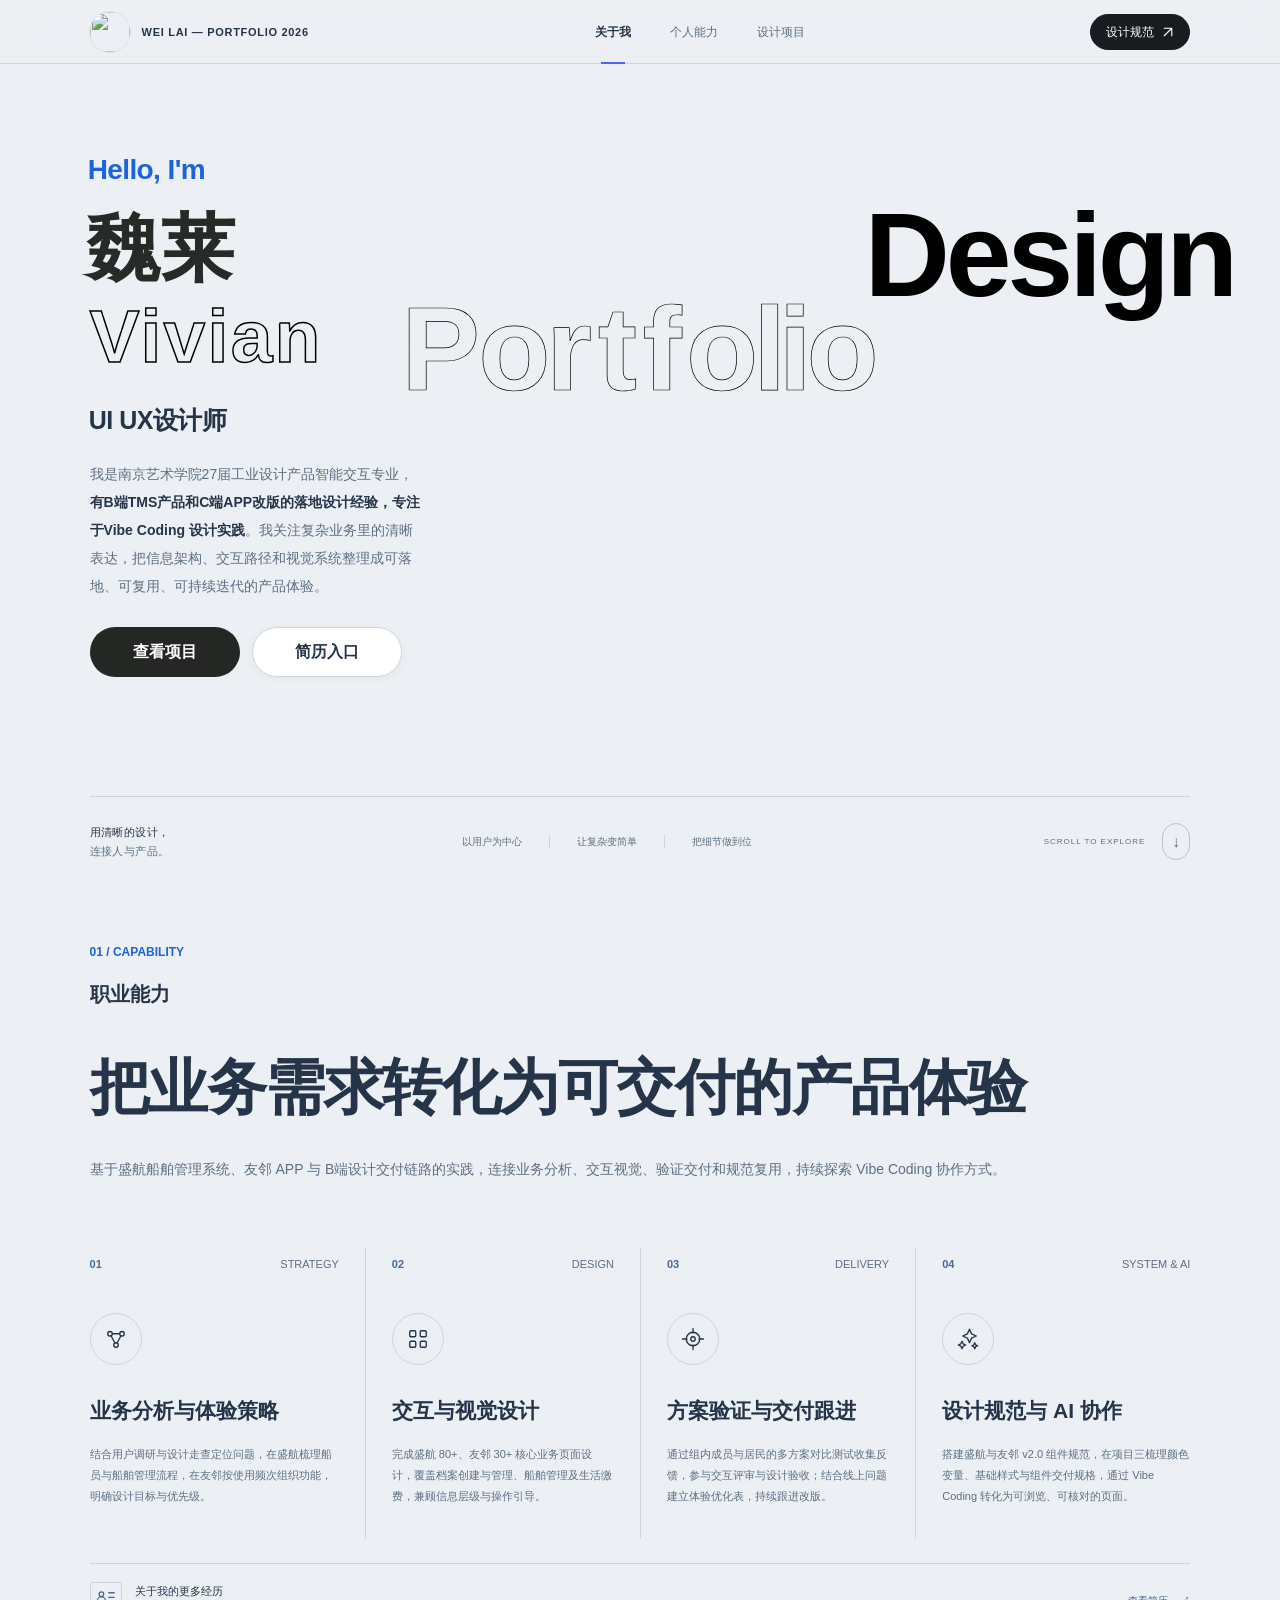
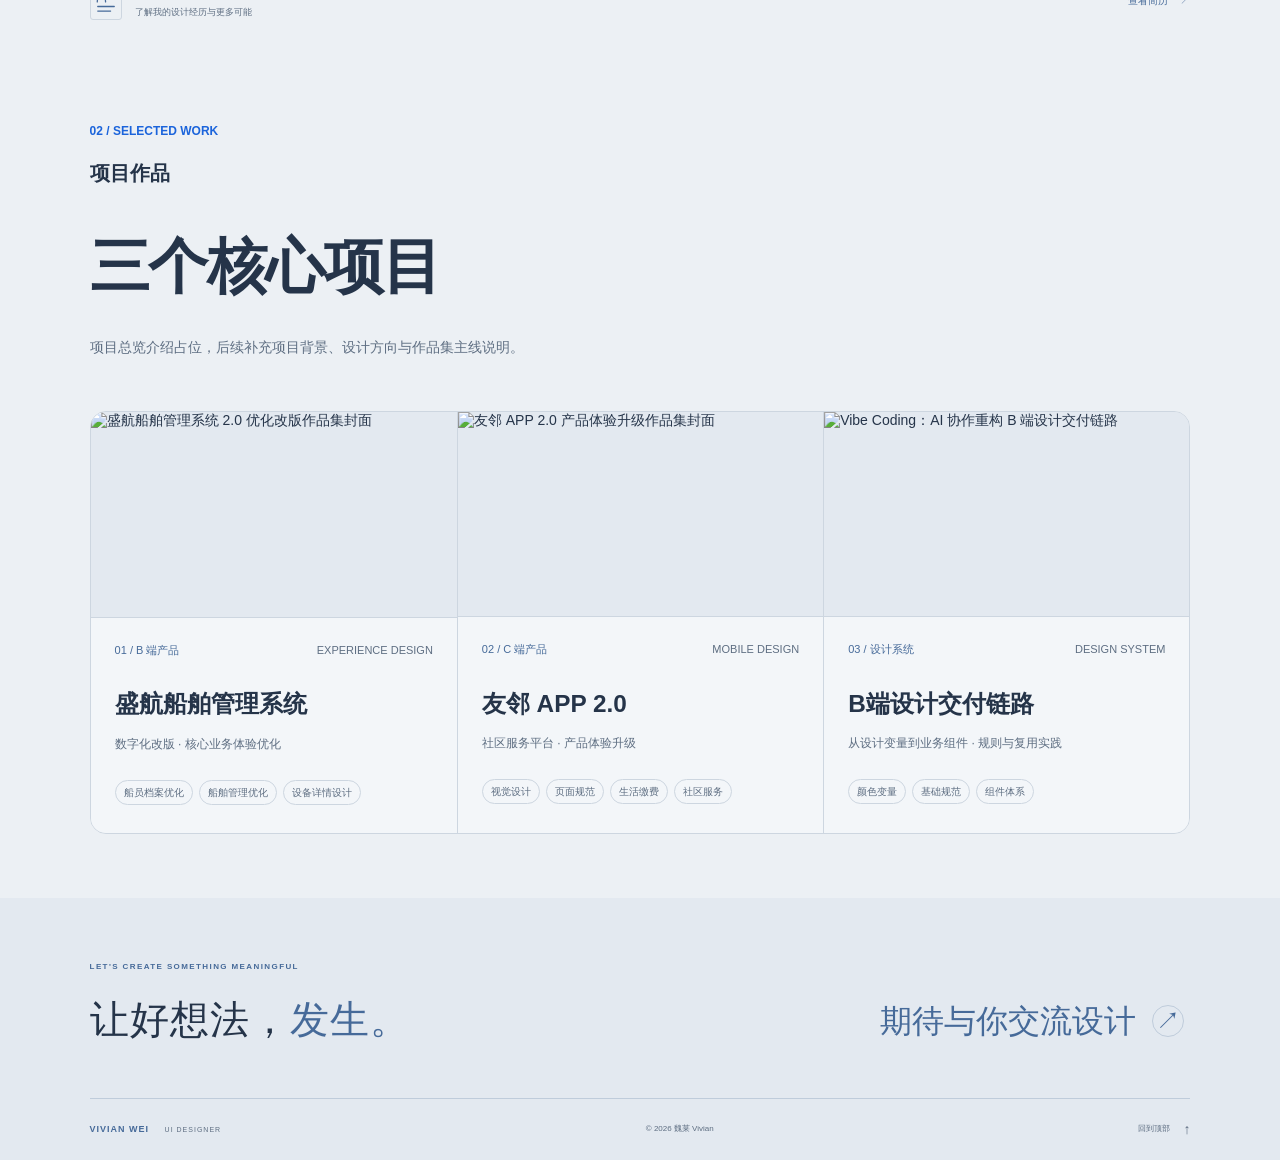
==== index.html @ e974ab8f "Publish portfolio pages and resume" ====
<!doctype html>
<html lang="zh-CN">
<head>
  <meta charset="UTF-8">
  <meta name="viewport" content="width=device-width, initial-scale=1">
  <meta name="theme-color" content="#ecf0f4">
  <meta name="description" content="我是魏莱 Vivian，一名 UI 设计师。关注真实需求，以清晰的体验与细腻的视觉，让复杂变简单。">
  <title>魏莱 Vivian — UI Designer</title>
  <link rel="icon" href="assets/favicon.svg" type="image/svg+xml">
  <link rel="preload" href="assets/play-bold.ttf" as="font" type="font/ttf" crossorigin>
  <link rel="stylesheet" href="style.css">
  <link rel="stylesheet" href="badge.css">
  <link rel="stylesheet" href="capability.css">
  <link rel="stylesheet" href="projects.css">
  <link rel="stylesheet" href="site-header.css">
  <link rel="stylesheet" href="home-theme.css">
  <script src="app.js" defer></script>
  <script src="hero-dots.js" defer></script>
  <script src="badge-metal.js" defer></script>
  <script src="badge.js" defer></script>
</head>
<body>
  <a class="skip-link" href="#main">跳至主要内容</a>
  <div class="site-header-glass">
  <header class="site-header">
    <a href="#about" class="brand" aria-label="Vivian 首页"><img class="brand-avatar" src="assets/avatar.jpg" alt="" width="40" height="40"><span class="brand-label">WEI LAI — PORTFOLIO 2026</span></a>
    <nav aria-label="主导航"><a class="nav-link active" href="#about">关于我</a><a class="nav-link" href="#expertise">个人能力</a><a class="nav-link" href="#work">设计项目</a></nav>
    <a class="header-contact header-design-spec" href="project-03.html#spec-overview">设计规范 <svg viewBox="0 0 16 16" fill="none" stroke="currentColor" stroke-width="1.5" stroke-linecap="round" stroke-linejoin="round" aria-hidden="true"><path d="M3 13 13 3M3 3h10v10"/></svg></a>
  </header>
  </div>

  <main id="main">
    <section id="about" class="hero section-shell" aria-labelledby="hero-title">
      <div class="hero-dot-field" aria-hidden="true"><div class="hero-dot-reveal"></div><div class="hero-dot-ambient"></div></div>
      <div class="hero-main">
        <div class="hero-backdrop" aria-hidden="true"><span class="hero-backdrop-design">Design</span><span class="hero-backdrop-portfolio"><span>P</span><span>o</span><span>r</span><span>t</span><span>f</span><span>o</span><span>l</span><span>i</span><span>o</span></span></div>
        <div class="hero-copy hero-identity">
          <p class="hero-greeting">Hello, I'm</p>
          <h1 id="hero-title"><span class="hero-name-cn">魏莱</span><span class="hero-name-en">Vivian</span></h1>
          <h2 class="hero-role">UI UX设计师</h2>
          <p class="hero-biography">我是南京艺术学院27届工业设计产品智能交互专业，<strong>有B端TMS产品和C端APP改版的落地设计经验，专注于Vibe Coding 设计实践</strong>。我关注复杂业务里的清晰表达，把信息架构、交互路径和视觉系统整理成可落地、可复用、可持续迭代的产品体验。</p>
          <div class="hero-actions">
            <a class="hero-pill hero-pill-primary" href="shenghang.html">查看项目</a>
            <a class="hero-pill hero-pill-secondary" href="resume.html" data-resume-entry aria-describedby="resume-status">简历入口</a>
          </div>
        </div>
        <div class="badge-stage" data-entrance="waiting" inert aria-label="魏莱的互动工牌">
          <div class="badge-assembly">
            <svg class="badge-ribbon" aria-hidden="true" preserveAspectRatio="none"><defs><pattern id="badge-weave" width="4" height="4" patternUnits="userSpaceOnUse"><path d="M0 0h4v4H0z" fill="#2a2d2f"/><path d="M0 .5h4M0 2.5h4" stroke="#62686c" stroke-opacity=".62" stroke-width=".4"/><path d="M.5 0v4M2.5 0v4" stroke="#0c1012" stroke-opacity=".75" stroke-width=".55"/><path d="m0 0 4 4m-2-4 4 4m-8-4 4 4" stroke="#c1c6c8" stroke-opacity=".1" stroke-width=".45"/></pattern></defs><path data-ribbon stroke="#111619" stroke-width="29" fill="none"/><path data-ribbon stroke="url(#badge-weave)" stroke-width="26" fill="none"/><path data-ribbon-offset="-12.6" stroke="#6c7377" stroke-opacity=".5" stroke-width=".55" fill="none"/><path data-ribbon-offset="12.6" stroke="#7f878b" stroke-opacity=".32" stroke-width=".5" fill="none"/><path data-ribbon-offset="-10.3" stroke="#8c9498" stroke-opacity=".5" stroke-width=".65" stroke-dasharray="1.5 2" fill="none"/><path data-ribbon-offset="10.3" stroke="#8c9498" stroke-opacity=".42" stroke-width=".65" stroke-dasharray="1.5 2" fill="none"/><path id="badge-ribbon-path" data-ribbon stroke="#ffffff" stroke-opacity=".025" stroke-width="1" fill="none"/><text fill="#d3d7d8" font-size="6" font-weight="650" letter-spacing="1" dy="2"><textPath href="#badge-ribbon-path" startOffset="12">VIVIAN / UI DESIGN</textPath></text></svg>
            <div class="badge-rig">
            <div class="badge-hardware" aria-hidden="true"><img src="assets/badge-hardware.svg" width="60" height="82" alt=""></div>
            <div id="identity-badge" class="badge-card" data-side="front">
              <div class="badge-flipper">
                <img class="badge-hook-fallback" src="assets/badge-hardware.svg" width="60" height="82" alt="" aria-hidden="true">
                <img class="badge-hook-fallback badge-hook-fallback-back" src="assets/badge-hardware.svg" width="60" height="82" alt="" aria-hidden="true">
                <span class="badge-edge badge-edge-left" aria-hidden="true"></span><span class="badge-edge badge-edge-right" aria-hidden="true"></span><span class="badge-edge badge-edge-top" aria-hidden="true"></span><span class="badge-edge badge-edge-bottom" aria-hidden="true"></span>
                <div class="badge-face badge-front">
                  <span class="badge-slot" aria-hidden="true"></span>
                  <button class="badge-front-trigger" data-badge-toggle aria-label="翻转工牌，查看微信二维码及联系方式">
                    <span class="badge-topline" aria-hidden="true"><span>DESIGN PORTFOLIO</span><span>V. / 2026</span></span>
                    <img id="portrait" class="badge-portrait" src="assets/portrait.png" alt="魏莱 Vivian 的自然彩色人像，佩戴圆框眼镜，身着浅灰色外套" width="1122" height="1402" fetchpriority="high">
                    <span class="badge-front-footer"><span class="badge-name">WEI LAI<small>VIVIAN / UI DESIGNER</small></span><span class="badge-flip-label">CLICK TO FLIP <span aria-hidden="true">↻</span><small>点击翻转</small></span></span>
                  </button>
                </div>
                <div class="badge-face badge-back" aria-hidden="true" inert>
                  <span class="badge-slot" aria-hidden="true"></span>
                  <div class="badge-back-heading"><p>PORTFOLIO / CONTACT</p><h3>感谢您的观看<br>期待与您深度交流</h3></div>
                  <div class="badge-qr-panel"><img class="badge-wechat-card" src="assets/wechat-card.png" alt="魏莱的完整微信名片：头像、昵称谜底、蓝色微信二维码，以及扫码添加好友提示" width="888" height="1378"></div>
                  <div class="badge-contact-details"><a href="tel:15261408973" data-contact-phone><span>TEL</span><strong>15261408973</strong><span aria-hidden="true">↗</span></a><a href="mailto:790594421@qq.com" data-contact-email><span>MAIL</span><strong>790594421@qq.com</strong><span aria-hidden="true">↗</span></a></div>
                  <button class="badge-back-toggle" data-badge-toggle aria-label="点击翻转，返回工牌正面"><span>WEI LAI / VIVIAN</span><span>BACK TO FRONT <span aria-hidden="true">↶</span></span></button>
                </div>
              </div>
            </div>
            </div>
          </div>
          <canvas class="badge-metal-canvas" aria-hidden="true"></canvas>
        </div>
      </div>
      <div class="hero-bottom"><p>用清晰的设计，<span>连接人与产品。</span></p><div class="hero-principles"><span>以用户为中心</span><i></i><span>让复杂变简单</span><i></i><span>把细节做到位</span></div><a class="scroll-link" href="#expertise">SCROLL TO EXPLORE <span aria-hidden="true">↓</span></a></div>
    </section>

    <section id="expertise" class="expertise section-shell capabilities" aria-labelledby="expertise-title">
      <div class="capabilities-inner">
        <p class="capabilities-eyebrow">01 / CAPABILITY</p>
        <p class="capabilities-label">职业能力</p>
        <h2 id="expertise-title" class="capabilities-title">把业务需求转化为可交付的产品体验</h2>
        <p class="capabilities-summary">基于盛航船舶管理系统、友邻 APP 与 B端设计交付链路的实践，连接业务分析、交互视觉、验证交付和规范复用，持续探索 Vibe Coding 协作方式。</p>
        <div class="capabilities-grid">
          <article class="capabilities-item">
            <div class="capabilities-meta"><span>01</span><span>STRATEGY</span></div>
            <span class="capabilities-symbol" aria-hidden="true"><svg viewBox="0 0 32 32"><path d="m8 9 16 0-8 15Z"/><circle cx="8" cy="9" r="3"/><circle cx="24" cy="9" r="3"/><circle cx="16" cy="24" r="3"/></svg></span>
            <h3>业务分析与体验策略</h3>
            <p>结合用户调研与设计走查定位问题，在盛航梳理船员与船舶管理流程，在友邻按使用频次组织功能，明确设计目标与优先级。</p>
          </article>
          <article class="capabilities-item">
            <div class="capabilities-meta"><span>02</span><span>DESIGN</span></div>
            <span class="capabilities-symbol" aria-hidden="true"><svg viewBox="0 0 32 32"><rect x="5" y="5" width="8" height="8" rx="1.5"/><rect x="19" y="5" width="8" height="8" rx="1.5"/><rect x="5" y="19" width="8" height="8" rx="1.5"/><rect x="19" y="19" width="8" height="8" rx="1.5"/></svg></span>
            <h3>交互与视觉设计</h3>
            <p>完成盛航 80+、友邻 30+ 核心业务页面设计，覆盖档案创建与管理、船舶管理及生活缴费，兼顾信息层级与操作引导。</p>
          </article>
          <article class="capabilities-item">
            <div class="capabilities-meta"><span>03</span><span>DELIVERY</span></div>
            <span class="capabilities-symbol" aria-hidden="true"><svg viewBox="0 0 32 32"><circle cx="16" cy="16" r="9"/><circle cx="16" cy="16" r="3"/><path d="M16 2v6m0 16v6M2 16h6m16 0h6"/></svg></span>
            <h3>方案验证与交付跟进</h3>
            <p>通过组内成员与居民的多方案对比测试收集反馈，参与交互评审与设计验收；结合线上问题建立体验优化表，持续跟进改版。</p>
          </article>
          <article class="capabilities-item">
            <div class="capabilities-meta"><span>04</span><span>SYSTEM &amp; AI</span></div>
            <span class="capabilities-symbol" aria-hidden="true"><svg viewBox="0 0 32 32"><path d="m18 3 2.8 6.2L27 12l-6.2 2.8L18 21l-2.8-6.2L9 12l6.2-2.8ZM8 19l1.6 3.4L13 24l-3.4 1.6L8 29l-1.6-3.4L3 24l3.4-1.6ZM25 21l1.2 2.8L29 25l-2.8 1.2L25 29l-1.2-2.8L21 25l2.8-1.2Z"/></svg></span>
            <h3>设计规范与 AI 协作</h3>
            <p>搭建盛航与友邻 v2.0 组件规范，在项目三梳理颜色变量、基础样式与组件交付规格，通过 Vibe Coding 转化为可浏览、可核对的页面。</p>
          </article>
        </div>
        <div id="resume" class="resume-box capability-resume" tabindex="-1"><span class="resume-icon" aria-hidden="true"><svg viewBox="0 0 24 28" focusable="false"><circle cx="7" cy="6.5" r="2.5"/><path d="M2.5 15v-1a4.5 4.5 0 0 1 9 0v1M15 5h6M15 10h6M3 20h18M3 25h14"/></svg></span><div><strong>关于我的更多经历</strong><span id="resume-status">教育、实习与项目经历，在线查看</span></div><a id="resume-link" class="resume-link" href="resume.html">查看简历 <span aria-hidden="true">↗</span></a></div>
      </div>
    </section>

    <section id="work" class="work section-shell project-showcase" aria-labelledby="work-title">
      <div class="work-showcase-inner">
        <p class="work-showcase-eyebrow">02 / SELECTED WORK</p>
        <p class="work-showcase-label">项目作品</p>
        <h2 id="work-title" class="work-showcase-title">三个核心项目</h2>
        <p class="work-showcase-summary">项目总览介绍占位，后续补充项目背景、设计方向与作品集主线说明。</p>
        <div class="work-showcase-grid" id="project-grid">
          <article class="work-placeholder-card" aria-labelledby="work-placeholder-01">
            <a class="work-card-link" href="shenghang.html" aria-label="查看盛航船舶管理系统数字化改版项目详情">
            <div class="work-placeholder-cover"><img class="work-artwork-cover" src="assets/shenghang/01-1920.webp" width="1920" height="1080" alt="盛航船舶管理系统 2.0 优化改版作品集封面" loading="lazy" decoding="async"></div>
            <div class="work-placeholder-body">
              <div class="work-placeholder-meta"><span>01 / B 端产品</span><span>EXPERIENCE DESIGN</span></div>
              <div class="work-placeholder-heading"><h3 id="work-placeholder-01">盛航船舶管理系统</h3></div>
              <p>数字化改版 · 核心业务体验优化</p>
              <ul class="work-placeholder-tags" aria-label="盛航项目工作内容"><li>船员档案优化</li><li>船舶管理优化</li><li>设备详情设计</li></ul>
            </div>
            </a>
          </article>
          <article class="work-placeholder-card" aria-labelledby="work-placeholder-02">
            <a class="work-card-link" href="project-02.html" aria-label="查看友邻 APP 2.0 项目详情">
            <div class="work-placeholder-cover work-placeholder-cover-02"><img class="work-artwork-cover" src="assets/youlin/01-1920.webp" width="1920" height="1080" alt="友邻 APP 2.0 产品体验升级作品集封面" loading="lazy" decoding="async"></div>
            <div class="work-placeholder-body">
              <div class="work-placeholder-meta"><span>02 / C 端产品</span><span>MOBILE DESIGN</span></div>
              <div class="work-placeholder-heading"><h3 id="work-placeholder-02">友邻 APP 2.0</h3></div>
              <p>社区服务平台 · 产品体验升级</p>
              <ul class="work-placeholder-tags" aria-label="友邻项目设计内容"><li>视觉设计</li><li>页面规范</li><li>生活缴费</li><li>社区服务</li></ul>
            </div>
            </a>
          </article>
          <article class="work-placeholder-card" aria-labelledby="work-placeholder-03"><a class="work-card-link" href="project-03.html" aria-label="查看 B端设计交付链路项目详情"><div class="work-placeholder-cover work-placeholder-cover-03"><img class="work-artwork-cover" src="assets/vibe-coding-cover.png" width="1701" height="925" alt="Vibe Coding：AI 协作重构 B 端设计交付链路" loading="lazy" decoding="async"></div><div class="work-placeholder-body"><div class="work-placeholder-meta"><span>03 / 设计系统</span><span>DESIGN SYSTEM</span></div><div class="work-placeholder-heading"><h3 id="work-placeholder-03">B端设计交付链路</h3></div><p>从设计变量到业务组件 · 规则与复用实践</p><ul class="work-placeholder-tags" aria-label="设计规范项目内容"><li>颜色变量</li><li>基础规范</li><li>组件体系</li></ul></div></a></article>
        </div>
      </div>
    </section>
  </main>

  <footer class="site-footer section-shell"><div class="footer-top"><div><p class="eyebrow">LET'S CREATE SOMETHING MEANINGFUL</p><h2>让好想法，<span>发生。</span></h2></div><button class="contact-trigger footer-contact" aria-label="联系 Vivian"><span>期待与你交流设计</span><span class="footer-arrow" aria-hidden="true">↗</span></button></div><div class="footer-bottom"><a class="footer-brand" href="#about">VIVIAN WEI <span>UI DESIGNER</span></a><span>© <span id="year">2026</span> 魏莱 Vivian</span><a class="back-top" href="#about">回到顶部 <span aria-hidden="true">↑</span></a></div></footer>

  <dialog id="case-dialog" class="case-dialog" aria-labelledby="case-title"><div class="dialog-header"><span>SELECTED CASE STUDY</span><button class="dialog-close" aria-label="关闭项目详情">×</button></div><div class="case-body"><p id="case-category" class="eyebrow"></p><h2 id="case-title"></h2><p id="case-summary" class="case-summary"></p><p class="case-notice">项目名称来自 Vivian。以下为展示框架与概念界面，待替换为真实项目材料。</p><div id="case-visual" class="case-visual"></div><div id="case-details" class="case-details"></div><button class="button button-dark case-done">返回作品集 <span aria-hidden="true">↗</span></button></div></dialog>
  <dialog id="contact-dialog" class="contact-dialog" aria-labelledby="contact-title"><div class="dialog-header"><span>LET'S CONNECT</span><button class="dialog-close" aria-label="关闭联系信息">×</button></div><div class="contact-body"><h2 id="contact-title">从一句你好开始。</h2><p>感谢您的观看，期待与您深度交流。</p><div class="contact-qr-panel"><div class="wechat-qr-crop"><img class="wechat-qr-source" src="assets/wechat-card.png" alt="魏莱的微信名片二维码" width="888" height="1378"></div><span>微信扫一扫，添加好友</span></div><a class="contact-phone" href="tel:15261408973" data-contact-phone>15261408973</a><a id="contact-email" class="contact-email" href="mailto:790594421@qq.com">790594421@qq.com</a><div id="contact-pending" class="contact-pending" hidden><span class="status-dot"></span> 联系方式即将更新</div><button class="button button-dark contact-work">先看看我的作品 <span aria-hidden="true">↗</span></button></div></dialog>
  <div id="live-status" class="sr-only" aria-live="polite"></div>
</body>
</html>
---- style.css ----
@font-face{font-family:Manrope;src:url('assets/manrope.ttf') format('truetype');font-style:normal;font-weight:200 800;font-display:swap}
:root{--paper:#f7f7f4;--white:#fff;--ink:#272a26;--secondary:#737770;--muted:#74786f;--line:#dedfd8;--accent:#829473;--font:Manrope,'Microsoft YaHei','PingFang SC',sans-serif;--chinese:'Microsoft YaHei','PingFang SC',sans-serif}
*{box-sizing:border-box}html{scroll-behavior:smooth;scroll-padding-top:var(--site-header-height)}body{margin:0;background:var(--paper);color:var(--ink);font-family:var(--font);font-size:14px;-webkit-font-smoothing:antialiased}button,a{-webkit-tap-highlight-color:transparent}button{font:inherit;color:inherit;cursor:pointer}button,a{touch-action:manipulation}button{background:none;border:0}a{color:inherit;text-decoration:none}button:focus-visible,a:focus-visible{outline:2px solid var(--accent);outline-offset:6px}button:disabled,[aria-disabled=true]{cursor:default}p,h1,h2,h3,h4{margin:0}svg{display:block}[hidden]{display:none!important}::selection{background:#dbe1d2;color:#222}.section-shell{max-width:1440px;margin:auto;padding-left:7%;padding-right:7%}.site-header{height:var(--site-header-height);max-width:1440px;margin:auto;padding:0 7%;display:flex;align-items:center;justify-content:space-between;gap:30px}.brand{display:flex;align-items:center;gap:13px;font-size:11px;letter-spacing:1.5px;font-weight:750;line-height:1.5}.site-header nav{display:flex;gap:39px}.nav-link{font-size:12px;color:#74786f;padding:14px 0;position:relative}.nav-link span{font-size:8px;vertical-align:super;margin-left:5px;color:#969a90}.nav-link::after{content:'';width:4px;height:4px;border-radius:50%;background:var(--ink);position:absolute;left:50%;bottom:3px;opacity:0;transition:opacity .2s}.nav-link:hover,.nav-link.active{color:var(--ink)}.nav-link.active::after{opacity:1}.header-contact{font-size:12px;border:1px solid #cfd1c9;border-radius:30px;padding:12px 18px;display:flex;align-items:center;gap:24px;transition:background .2s}.header-contact:hover{background:#eaece5}.header-contact>span{font-size:20px;line-height:1}.hero{padding-top:49px}.hero-main{display:grid;grid-template-columns:1.15fr 1fr;gap:10%;align-items:center;padding-bottom:61px}.eyebrow{display:flex;align-items:center;gap:10px;font-size:10px;font-weight:650;letter-spacing:1.7px;line-height:1.6}.status-dot{width:6px;height:6px;display:inline-block;border-radius:50%;background:var(--accent);flex-shrink:0}.eyebrow-divider{width:20px;height:1px;background:#bfc3b9;margin:0 1px}.hero-copy{padding-top:1px}.hero-copy>.eyebrow{font-size:9px;letter-spacing:1.4px}.hero h1{margin:31px 0 23px;font-weight:500;letter-spacing:-5px;line-height:.99}.hello{font-size:clamp(42px,4.6vw,66px);letter-spacing:-3px;display:block;margin-bottom:8px;font-weight:450}.hero-name{display:block;font-size:clamp(85px,9.1vw,132px);font-weight:550;position:relative;width:max-content;letter-spacing:-7px}.name-period{color:#8c9982}.spark{position:absolute;width:42px;height:42px;top:9px;right:-65px;color:#9aa48d;transform:rotate(8deg)}.hero-intro{font:400 19px/1.6 var(--chinese);letter-spacing:.5px}.hero-description{font:12px/2.05 var(--chinese);color:#74786e;margin-top:15px;letter-spacing:.5px}.hero-actions{display:flex;align-items:center;gap:29px;margin-top:31px}.button{display:inline-flex;align-items:center;justify-content:space-between;gap:32px;font-size:12px;padding:16px 21px;border-radius:3px;transition:background .2s,transform .2s}.button-dark{background:var(--ink);color:#fff}.button-dark:hover{background:#48503f;transform:translateY(-2px)}.button>span{font-size:19px;line-height:1}.text-link{font-size:11px;color:#686c63;display:flex;gap:16px;align-items:center}.text-link>span{font-size:16px}.text-link:hover{color:#181a17}.hero-discipline{display:flex;gap:19px;font-size:8px;letter-spacing:.9px;color:#85897e;margin-top:40px}.portrait-composition{position:relative;max-width:410px;width:100%;justify-self:end;padding:0 14px 0 0}.portrait-coordinate{font-size:8px;letter-spacing:1.6px;color:#757a70;margin-bottom:13px;display:flex;align-items:center;gap:10px}.portrait-coordinate:before{content:'+';font-size:17px;line-height:1}.portrait-frame{height:454px;background:#e8e8e3;position:relative}.portrait-frame img{display:block;width:100%;height:100%;object-fit:cover;object-position:center 36%}.portrait-frame:after{content:'';position:absolute;inset:0;box-shadow:inset 0 0 0 1px #00000004;pointer-events:none}.frame-corner{position:absolute;width:14px;height:14px;z-index:1}.corner-tl{left:-6px;top:-6px;border-left:1px solid #90988b;border-top:1px solid #90988b}.corner-br{right:-6px;bottom:-6px;border-right:1px solid #90988b;border-bottom:1px solid #90988b}.portrait-side{position:absolute;right:-15px;top:160px;writing-mode:vertical-rl;font-size:8px;letter-spacing:2px;color:#81867b}.portrait-note{position:absolute;left:-44px;bottom:54px;background:#fdfdfbf5;padding:17px 22px 17px 17px;display:flex;align-items:center;gap:16px;border:1px solid #fff;box-shadow:0 5px 24px #303a2510;transform:rotate(-4deg)}.portrait-note>div{font:12px/1.8 var(--chinese);letter-spacing:.7px}.portrait-note>div>span{display:block;font:6px/1.6 var(--font);letter-spacing:.8px;color:#868b80;margin-top:6px}.note-star{font-size:34px;color:#7e8b70;line-height:1}.portrait-caption{display:flex;justify-content:space-between;font-size:7px;letter-spacing:1.5px;margin-top:16px;color:#767b70}.portrait-caption>span:last-child{font:8px var(--chinese);letter-spacing:1px}.hero-bottom{display:flex;align-items:center;justify-content:space-between;gap:30px;border-top:1px solid var(--line);padding:26px 0 29px}.hero-bottom>p{font-size:11px;line-height:1.7;letter-spacing:.4px}.hero-bottom>p>span{display:block;color:#7e8377}.hero-principles{display:flex;align-items:center;gap:27px;font-size:10px;color:#696f63}.hero-principles>i{display:block;width:1px;height:13px;background:#d5d8ce}.scroll-link{display:flex;align-items:center;gap:17px;font-size:8px;letter-spacing:1px;color:#737a6c}.scroll-link>span{border:1px solid #c9cec1;width:28px;height:37px;border-radius:20px;display:grid;place-items:center;font-size:16px;transition:transform .2s}.scroll-link:hover>span{transform:translateY(4px)}
.expertise{padding-top:94px;padding-bottom:83px;background:#eeefea;max-width:none}.expertise>*{max-width:1238px;margin-left:auto;margin-right:auto}.section-top{display:flex;align-items:center;justify-content:space-between;gap:20px}.section-number{color:#8b9283;font-size:10px;letter-spacing:0;display:flex;align-items:center;gap:10px;margin-right:8px}.section-number:after{content:'';display:block;background:#b9c0b0;height:1px;width:24px}.section-top-note{color:#7e8576;font-size:10px;letter-spacing:.8px}.expertise-grid{display:grid;grid-template-columns:1fr 1.22fr;gap:11%;margin-top:45px}.expertise-intro>h2{font:400 clamp(27px,2.4vw,35px)/1.6 var(--chinese);letter-spacing:1px}.expertise-intro>h2>span{color:#858e7e}.expertise-intro>p:not(.content-note){color:#747c6d;font-size:12px;line-height:2.2;margin-top:22px;letter-spacing:.3px}.tool-set{display:flex;align-items:center;gap:9px;margin-top:27px;font-size:10px;color:#6f7767}.tool-separator{height:13px;width:1px;background:#c9cfc0;margin:0 9px}.figma-icon{display:grid;grid-template-columns:7px 7px;grid-template-rows:7px 7px 7px;width:14px;height:21px}.figma-icon>i{background:#6b7562;border-radius:5px}.figma-icon>i:first-child{border-radius:5px 0 0 5px}.figma-icon>i:nth-child(2){background:#9ba78f;border-radius:0 5px 5px 0}.figma-icon>i:nth-child(3){border-radius:5px 0 0 5px;background:#7f8e70}.figma-icon>i:nth-child(4){background:#adbaa0}.figma-icon>i:nth-child(5){border-radius:5px 0 5px 5px;background:#8b9d7c}.adobe-icon{font-weight:700;font-size:12px;background:#dce1d5;color:#616f52;border:1px solid #89977b;padding:2px 3px;border-radius:3px}.resume-box{margin-top:40px;border-top:1px solid #d1d6c8;border-bottom:1px solid #d1d6c8;display:flex;align-items:center;gap:13px;padding:20px 0}.resume-icon{width:32px;height:38px;border:1px solid #b8c0ae;border-radius:3px;display:grid;place-items:center;font-size:18px;color:#78886a}.resume-box>div{display:flex;flex-direction:column;gap:7px}.resume-box strong{font-size:11px;font-weight:500}.resume-box>div>span{font-size:9px;color:#7d8774}.resume-link{margin-left:auto;font-size:10px;color:#7d8775;display:flex;gap:12px;align-items:center;white-space:nowrap}.resume-link[aria-disabled=true]{opacity:.68}.content-note{color:#7c8474;font-size:9px;margin-top:12px;line-height:1.8}.capability{display:grid;grid-template-columns:28px 1fr 38px;gap:16px;align-items:start;padding:27px 0;border-bottom:1px solid #d2d7c9}.capability:first-child{border-top:1px solid #d2d7c9;padding-top:26px}.capability-number{font-size:9px;color:#7b8671;padding-top:5px}.capability h3{font:400 17px/1.6 var(--chinese);display:flex;align-items:baseline;gap:15px}.capability h3>span{font:7px/1.5 var(--font);letter-spacing:1px;color:#7c8772}.capability p{font-size:10px;line-height:2;color:#77816c;margin-top:10px}.skill-tags{display:flex;gap:7px;margin-top:13px}.skill-tags>span{font-size:8px;border:1px solid #cbd2c1;padding:4px 7px;border-radius:2px;color:#6e7b60}.capability-icon{width:35px;height:35px;stroke:#829272;stroke-width:1.2;fill:none;margin-top:2px}
.work{padding-top:91px;padding-bottom:67px}.work-heading{display:flex;justify-content:space-between;align-items:center;margin-top:32px}.work-heading h2{font:400 clamp(25px,2.6vw,37px)/1.5 var(--chinese);letter-spacing:.5px}.tiny-period{color:#8e9d7e;font-size:48px;line-height:0;margin-left:5px}.work-count{font-size:9px;letter-spacing:1.5px;color:#81887a}.work-toolbar{margin-top:34px;margin-bottom:27px;display:flex;align-items:center;justify-content:space-between;gap:20px}.filters{display:flex;gap:5px}.filter{font-size:10px;padding:9px 13px;border-radius:22px;color:#7b8174;transition:background .2s,color .2s}.filter>sup{font:7px var(--font);margin-left:5px}.filter.active{background:#30372c;color:#f9faf7}.filter:hover:not(.active){background:#e9ece3}.project-disclaimer{font-size:8px;color:#818879;letter-spacing:.3px;line-height:1.8}.projects-grid{display:grid;grid-template-columns:1fr 1fr;gap:32px}.project-card[hidden]{display:none}.project-cover{position:relative;display:block;width:100%;height:365px;overflow:hidden;text-align:left;padding:0;border-radius:3px}.ship-cover{background:#dfe4eb}.cover-label{position:absolute;left:26px;top:25px;font-size:15px;font-weight:700;letter-spacing:2px;color:#364859;line-height:1.5}.cover-label>span{display:block;font-size:5px;letter-spacing:1.8px;font-weight:500;margin-top:2px}.cover-index{position:absolute;right:23px;top:29px;font-size:6px;letter-spacing:1.1px;color:#697d8b}.mockup-caption{position:absolute;left:26px;bottom:20px;font-size:6px;letter-spacing:1.1px;color:#687a88}.cover-open{position:absolute;right:20px;bottom:17px;width:29px;height:29px;border:1px solid #ffffffaa;background:#ffffff7d;border-radius:50%;display:grid;place-items:center;font-size:17px;color:#4a5c60;transition:transform .3s,background .3s}.project-cover:hover .cover-open{transform:rotate(45deg);background:white}.dashboard-art{display:flex;position:absolute;left:7%;top:88px;width:91%;height:245px;background:#f5f7fa;border:3px solid #fff;border-radius:5px;box-shadow:0 20px 24px #4d5c7524;transform:perspective(1100px) rotateY(-6deg) rotateX(8deg) rotateZ(-4deg);transform-origin:center;transition:transform .6s}.project-cover:hover .dashboard-art{transform:perspective(1100px) rotateY(-3deg) rotateX(5deg) rotateZ(-2deg) translateY(-4px)}.dash-sidebar{width:88px;flex-shrink:0;background:#fff;padding:13px 7px;display:flex;flex-direction:column;gap:7px;font:5px var(--chinese);color:#8792a4}.dash-sidebar>b{font-size:6px;color:#334b6a;white-space:nowrap;display:flex;align-items:center;gap:5px}.ship-logo{font-size:19px;line-height:.8;color:#536b93}.dash-sidebar>i{height:8px}.dash-sidebar>span{padding:5px 5px;border-radius:2px;white-space:nowrap}.dash-sidebar>.dash-selected{background:#eaf0fb;color:#456eac}.dash-sidebar>small{font-size:4px;letter-spacing:1px;margin-top:auto;color:#98a3b2}.dash-main{flex:1;padding:0 13px;min-width:0}.dash-top{display:flex;justify-content:space-between;align-items:center;height:23px;font-size:4px;color:#8893a5;border-bottom:1px solid #e8ebf1}.avatar-dot{display:inline-flex;align-items:center;justify-content:center;width:10px;height:10px;background:#e4eaf5;border-radius:50%;font-size:5px;color:#5b739c}.dash-welcome{display:flex;justify-content:space-between;align-items:center;margin-top:10px}.dash-welcome h4{font-size:8px;font-weight:600;color:#37465c}.dash-welcome p{font-size:4px;color:#9aa4b3;margin-top:4px}.dash-welcome>span{font-size:4px;border:1px solid #e0e6ef;border-radius:2px;padding:3px 5px;color:#748196}.dash-stats{display:grid;grid-template-columns:repeat(3,1fr);gap:7px;margin-top:9px}.dash-stats>div{background:#fff;padding:8px;border-radius:3px}.dash-stats small{display:block;font-size:4px;color:#8f9bac}.dash-stats b{display:block;font-size:17px;color:#455572;font-weight:550;line-height:1.5}.dash-stats em{font:4px var(--chinese);color:#9ba4b2}.dash-stats span{font-size:4px;color:#6d998d}.dash-chart{margin-top:7px;background:#fff;padding:8px;border-radius:3px}.chart-heading{display:flex;align-items:center;justify-content:space-between;font-size:4px;color:#67788e}.chart-heading>b{font-size:5px;font-weight:500;color:#40536d}.chart-heading i{display:inline-block;width:3px;height:3px;background:#7091bd;border-radius:50%}.chart-grid{height:49px;position:relative;margin-top:8px;margin-left:12px;display:flex;flex-direction:column;justify-content:space-between;background:repeating-linear-gradient(to bottom,#e8edf3 0,#e8edf3 .5px,transparent .5px,transparent 16px)}.chart-grid>span{font-size:3px;color:#9aa6b8;position:relative;left:-10px;top:-2px}.chart-grid>svg{position:absolute;inset:0;width:100%;height:100%}.chart-months{display:flex;justify-content:space-between;font-size:3px;color:#9aa5b5;margin:4px 0 0 12px}.dash-table{background:#fff;margin-top:7px;border-radius:3px;padding:7px 8px;font-size:4px;color:#8795a6}.dash-table>b{display:block;font-size:5px;color:#4c607b;margin-bottom:5px;font-weight:500}.dash-table>div{display:flex;justify-content:space-between;padding:3px 0;border-bottom:.5px solid #f0f2f6}.dash-table strong{font-size:4px;font-weight:400;color:#62738e}.dash-table em{font:3px var(--chinese);font-style:normal;color:#65a796;background:#f1f8f5;padding:1px 3px}.neighborhood-cover{background:#e2e7dc}.neighborhood-cover>.cover-label{color:#4f6751;font-size:16px}.neighborhood-cover>.cover-index{color:#788b70}.youlin-wordmark{position:absolute;left:29px;top:130px;font:400 24px/1.6 var(--chinese);letter-spacing:3px;color:#4b6046}.youlin-wordmark>span{display:block;font:6px/1.5 var(--font);letter-spacing:.4px;margin-top:12px;color:#829174}.phones-art{position:absolute;inset:0;pointer-events:none;transition:transform .6s}.project-cover:hover .phones-art{transform:translateY(-6px) rotate(1deg)}.phone{position:absolute;width:139px;height:285px;border:4px solid #fcfcf8;border-radius:24px;background:#fafbf7;box-shadow:8px 15px 20px #4d644926;overflow:hidden;font-family:var(--chinese)}.phone-back{left:41%;top:113px;transform:rotate(13deg);background:#f7f8f2}.phone-front{left:61%;top:72px;transform:rotate(13deg);z-index:1}.phone-island{position:absolute;left:50%;transform:translateX(-50%);top:5px;width:41px;height:9px;border-radius:10px;background:#2b342a}.phone-status{font:bold 4px/1 var(--font);height:20px;padding:6px 10px;color:#3c4b36;display:flex;justify-content:space-between}.phone-status>span{font-size:3px;letter-spacing:1px}.phone-greeting{display:flex;justify-content:space-between;padding:5px 10px 0;align-items:center}.phone-greeting>span{font-size:11px;letter-spacing:1px;font-weight:600;color:#475d39}.phone-greeting i{font:3px var(--font);display:block;letter-spacing:1px;margin-top:1px}.phone-greeting>small{font-size:6px;color:#6e8064}.phone-welcome{padding:9px 10px 0;font-size:8px;color:#405c36;font-weight:600}.phone-welcome>span{display:block;font-size:4px;font-weight:400;margin-top:4px;color:#96a087}.neighbor-hero{position:relative;background:#e0e8cf;margin:9px 8px 0;border-radius:5px;height:65px;padding:10px;color:#53713a;overflow:hidden}.neighbor-hero>span{font-size:9px;line-height:1.5;letter-spacing:1px;position:relative;z-index:1}.neighbor-hero>small{display:block;font-size:3px;color:#829866;margin-top:4px}.plant{position:absolute;bottom:7px;right:13px;width:29px;height:50px}.plant>b{position:absolute;bottom:0;left:9px;width:22px;height:21px;background:#f3ecd9;border-radius:2px 2px 8px 8px;box-shadow:inset -5px 0 0 #e5ddc4}.plant:before{content:'';position:absolute;height:40px;width:2px;background:#718d50;bottom:10px;left:17px;transform:rotate(-5deg)}.plant>i{position:absolute;width:18px;height:11px;background:#85a263;border-radius:90% 0 90% 0;top:0;left:1px;transform:rotate(42deg)}.plant>i:nth-child(2){top:9px;left:17px;transform:rotate(-32deg);background:#6b8c49}.plant>i:nth-child(3){top:17px;left:0;transform:rotate(40deg);background:#6b8c49}.plant>i:nth-child(4){top:24px;left:17px;transform:rotate(-32deg)}.phone-services{display:flex;justify-content:space-between;padding:11px 10px}.phone-services>div{display:flex;flex-direction:column;align-items:center;gap:4px;font-size:4px;color:#6e7c5e}.phone-services i{display:grid;place-items:center;width:17px;height:17px;font-size:10px;line-height:1;background:#edf0e4;border-radius:6px;font-style:normal;color:#718953}.phone-section-title{font-size:6px;display:flex;justify-content:space-between;padding:0 10px;color:#526444;font-weight:600}.phone-section-title>span{font-size:3px;font-weight:400;color:#97a18b}.phone-posts{padding:7px 8px;display:grid;grid-template-columns:1fr 1fr;gap:5px}.phone-posts b{display:block;font-size:4px;font-weight:500;margin-top:4px;color:#60724e}.phone-posts small{font-size:3px;color:#99a38c;display:block;margin-top:3px}.post-art{height:46px;border-radius:4px;position:relative;overflow:hidden;background:#dee4d4}.pots{background:linear-gradient(110deg,#ded9ca,#f0ecdf)}.pots:before{content:'';position:absolute;bottom:0;height:8px;width:100%;background:#a9af94}.pots>i{position:absolute;width:16px;height:19px;bottom:6px;left:8px;background:#c5b99a;border-radius:2px 2px 5px 5px;box-shadow:inset -5px 0 #b6a988}.pots>i:before{content:'';position:absolute;width:19px;height:12px;background:#7d9564;border-radius:100% 0 100% 0;left:-6px;top:-8px;transform:rotate(23deg)}.pots>i:nth-child(2){left:32px;height:14px;width:12px;bottom:5px;background:#e9e5d4}.pots>i:nth-child(2):before{background:#96a77c;width:14px;height:10px;transform:rotate(80deg);left:-2px;top:-8px}.arches{background:#ccd7c4}.arches:before{content:'';position:absolute;left:9px;top:9px;width:23px;height:50px;border-radius:20px 20px 0 0;background:#e4d9bc;border:5px solid #ece5d1}.arches:after{content:'';position:absolute;right:-4px;bottom:-4px;width:28px;height:28px;border-radius:50%;background:#9bab8a}.phone-tab{position:absolute;bottom:0;left:0;right:0;height:24px;background:#fffffff5;border-top:1px solid #edf0e7;display:flex;align-items:center;justify-content:space-around;color:#9da793;font-size:10px}.phone-tab .selected{color:#607e40}.phone-app-head{padding:9px 10px 0}.phone-app-head>strong{display:block;font-size:9px;font-weight:600;color:#4e6742}.phone-app-head>span{display:block;font-size:4px;color:#8d9b80;margin-top:5px}.app-image{margin:10px 9px 0;height:96px;position:relative;border-radius:5px;overflow:hidden}.garden-image{background:#dce5d5}.garden-image>svg{width:100%;height:100%}.garden-image>span{position:absolute;bottom:8px;left:8px;font-size:6px;color:white;letter-spacing:.6px}.app-community{padding:13px 10px}.app-community>b{font-size:6px;color:#58714b;display:flex;justify-content:space-between}.app-community>b>span{font-size:3px;color:#92a285;font-weight:400}.app-community>div{display:flex;gap:7px;margin-top:9px;align-items:center}.app-community i{width:24px;height:27px;border-radius:3px;background:#e5ebdc;color:#8a9f75;font-size:18px;line-height:1;display:grid;place-items:center;font-style:normal}.app-community p{font-size:5px;color:#647951}.app-community small{display:block;font-size:3px;margin-top:4px;color:#9caa91}.neighborhood-cover .mockup-caption{color:#77876b}.project-meta{padding:24px 1px 0}.project-category{display:flex;justify-content:space-between;align-items:center;font-size:9px;letter-spacing:.5px;color:#7b8472}.project-category>span:last-child{font:9px var(--font);color:#92998a}.project-meta h3{margin-top:13px}.project-meta h3>button{padding:0;text-align:left;font:400 20px/1.6 var(--chinese);letter-spacing:.3px}.project-meta h3>button>span{display:block;color:#727c67;font-size:17px}.project-meta h3>button:hover{color:#6a7e56}.project-meta>p{font-size:10px;color:#828a79;line-height:1.9;margin-top:11px}.project-tags{display:flex;align-items:center;gap:6px;margin-top:22px;padding-bottom:24px;border-bottom:1px solid var(--line)}.project-tags>span{font-size:8px;padding:4px 8px;border:1px solid #dce0d5;border-radius:2px;color:#7d8772}.case-link{margin-left:auto;display:flex;align-items:center;gap:12px;font-size:9px;padding:4px 0;color:#5f6c53}.case-link>span{font-size:16px}.work-end{margin-top:48px;display:flex;align-items:center;justify-content:center;gap:20px;color:#929a88;font-size:9px;letter-spacing:1px}.work-end>span{height:1px;width:40px;background:#dce1d5}
.site-footer{background:#e9ece3;max-width:none;padding-top:63px;padding-bottom:23px}.site-footer>*{max-width:1238px;margin-left:auto;margin-right:auto}.footer-top{display:flex;justify-content:space-between;align-items:center;padding-bottom:48px}.footer-top .eyebrow{font-size:8px;letter-spacing:1.4px;color:#78856a}.footer-top h2{font:400 39px/1.5 var(--chinese);margin-top:18px;letter-spacing:1px}.footer-top h2>span{color:#89977a}.footer-contact{display:flex;align-items:center;gap:31px;font-size:11px;color:#647357}.footer-arrow{height:65px;width:65px;border:1px solid #b5c0a8;border-radius:50%;font:36px var(--font);display:grid;place-items:center;transition:background .2s,transform .2s}.footer-contact:hover .footer-arrow{background:#d9e0cf;transform:translate(3px,-3px)}.footer-bottom{border-top:1px solid #cfd6c5;padding-top:22px;display:flex;justify-content:space-between;align-items:center;font-size:8px;color:#7d8970}.footer-brand{font-size:9px;font-weight:650;letter-spacing:1px;color:#58694a}.footer-brand>span{font-size:7px;font-weight:400;letter-spacing:1px;color:#859277;margin-left:12px}.back-top{display:flex;gap:13px;align-items:center}.back-top>span{font-size:14px}
dialog{border:1px solid #d8dece;background:var(--paper);color:var(--ink);padding:0;box-shadow:0 20px 90px #17220d30;max-height:90dvh;width:calc(100% - 40px);overscroll-behavior:contain}dialog::backdrop{background:#17201275;backdrop-filter:blur(6px)}.case-dialog{max-width:960px;border-radius:6px}.dialog-header{display:flex;align-items:center;justify-content:space-between;padding:15px 24px;border-bottom:1px solid var(--line);position:sticky;top:0;background:var(--paper);z-index:3}.dialog-header>span{font-size:9px;letter-spacing:1.8px;color:#7f8b72}.dialog-close{font-size:29px;line-height:1;min-width:34px;height:34px;color:#617151;border-radius:50%}.dialog-close:hover{background:#e6ebdf}.case-body{padding:36px 38px}.case-body>.eyebrow{font-size:9px;color:#7c8b6d}.case-body>h2{font:400 27px/1.6 var(--chinese);margin-top:15px}.case-summary{font-size:12px;line-height:2;color:#77836b;max-width:680px;margin-top:13px}.case-notice{font-size:10px;line-height:1.9;padding:12px 16px;border-left:2px solid #a5b495;background:#ecefe6;color:#6b7a5b;margin-top:22px}.case-visual{height:410px;margin-top:26px;border-radius:4px;overflow:hidden;position:relative;pointer-events:none}.case-visual>.project-cover{height:410px;pointer-events:none;border-radius:4px}.case-visual .dashboard-art{width:75%;height:290px;left:15%;top:95px}.case-visual .dash-sidebar{width:120px;gap:10px;font-size:7px}.case-visual .dash-sidebar>b{font-size:9px}.case-visual .dash-top{height:29px}.case-visual .dash-welcome{margin-top:12px}.case-visual .dash-welcome h4{font-size:11px}.case-visual .dash-stats{margin-top:13px}.case-visual .dash-stats>div{padding:10px}.case-visual .dash-stats b{font-size:24px}.case-visual .dash-chart{margin-top:9px}.case-visual .chart-grid{height:60px}.case-visual .phones-art{left:8%;transform:scale(1.18);transform-origin:center 70%}.case-visual .youlin-wordmark{left:9%;font-size:35px}.case-details{display:grid;grid-template-columns:1fr 1fr;gap:28px;margin-top:30px;margin-bottom:32px}.case-details h3{font-size:13px;font-weight:500;margin-bottom:11px}.case-details p{font-size:11px;line-height:2;color:#78846c}.contact-dialog{max-width:480px;border-radius:6px}.contact-body{text-align:center;padding:32px 34px 42px}.contact-symbol{font-size:48px;color:#94a583}.contact-body>h2{font:400 27px/1.6 var(--chinese);margin-top:15px}.contact-body>p{font-size:12px;line-height:2;color:#7a876e;margin-top:16px}.contact-pending{margin:25px auto 28px;display:flex;justify-content:center;align-items:center;gap:9px;font-size:11px;color:#7d8c6d}.contact-email{display:block;margin:25px 0 28px;font-size:17px;text-decoration:underline;text-underline-offset:5px}.contact-email[hidden]{display:none}.sr-only{position:absolute;width:1px;height:1px;padding:0;margin:-1px;overflow:hidden;clip:rect(0,0,0,0);white-space:nowrap;border:0}.skip-link{position:fixed;left:20px;top:12px;z-index:20;background:#25311d;color:#fff;padding:12px;transform:translateY(-180%)}.skip-link:focus{transform:translateY(0)}body.dialog-open{overflow:hidden}.hero-copy,.portrait-composition{animation:rise-in .8s both}.portrait-composition{animation-delay:.13s}@keyframes rise-in{from{opacity:0;transform:translateY(18px)}to{opacity:1;transform:translateY(0)}}
@media(min-width:1441px){.hero-main{gap:12%}.hero{padding-top:63px}.portrait-frame{height:475px}.hero-main{padding-bottom:74px}.hero-bottom{padding-top:30px;padding-bottom:35px}.hero h1{margin-top:39px}.hero-discipline{margin-top:45px}}
@media(max-width:1100px){.section-shell,.site-header{padding-left:6%;padding-right:6%}.hero-main{gap:6%;grid-template-columns:1.15fr 1fr}.portrait-frame{height:420px}.hero-name{font-size:105px}.spark{width:30px;right:-40px}.hero-intro{font-size:16px}.hero-principles{gap:16px;font-size:9px}.hero-description{font-size:11px}.hero-actions{gap:20px}.hero-discipline{gap:12px;font-size:7px}.expertise-grid{gap:7%;grid-template-columns:1fr 1.2fr}.capability h3{font-size:15px;gap:12px}.capability h3>span{font-size:6px}.capability{gap:9px;grid-template-columns:25px 1fr 29px}.capability p{font-size:9px}.capability-icon{width:29px}.project-cover{height:320px}.dashboard-art{top:85px;height:212px}.dash-sidebar{width:72px;padding:12px 5px;gap:5px}.dash-main{padding:0 9px}.dash-stats b{font-size:14px}.dash-stats>div{padding:5px}.dash-welcome{margin-top:6px}.dash-welcome p{font-size:3px}.dash-table{padding:4px 6px}.dash-table>div{padding:2px 0}.chart-grid{height:40px}.dash-chart{padding:6px}.cover-label{left:20px;top:22px;font-size:13px}.cover-index{right:16px;top:26px;font-size:5px}.cover-label>span{font-size:4px}.youlin-wordmark{left:22px;font-size:20px;top:125px}.phones-art{transform:scale(.86);transform-origin:75% 30%}.project-cover:hover .phones-art{transform:scale(.86) translateY(-5px)}.phone-front{left:62%}.phone-back{left:39%}.projects-grid{gap:24px}.work-toolbar{align-items:flex-end}.project-disclaimer{max-width:190px;text-align:right;font-size:7px}.project-meta h3>button{font-size:18px}.project-tags{gap:4px}.project-tags>span{font-size:7px;padding:4px 6px}.case-link{font-size:8px;gap:7px}}
@media(max-width:800px){html{scroll-padding-top:20px}.brand{font-size:9px;gap:10px}.site-header nav{gap:23px}.nav-link{font-size:10px}.nav-link>span{display:none}.header-contact{font-size:10px;padding:9px 13px;gap:15px}.header-contact>span{font-size:17px}.hero{padding-top:33px}.hero-main{gap:7%;grid-template-columns:1.05fr 1fr;padding-bottom:48px}.hero-copy>.eyebrow{font-size:7px;letter-spacing:.7px;gap:7px}.eyebrow-divider{width:13px}.hero h1{margin:25px 0 22px;letter-spacing:-3px}.hello{font-size:44px;letter-spacing:-2px}.hero-name{font-size:80px;letter-spacing:-5px}.spark{width:23px;height:23px;right:-28px}.hero-intro{font-size:13px;letter-spacing:0}.hero-description{font-size:10px;margin-top:13px}.hero-actions{gap:15px;margin-top:25px}.button{font-size:10px;padding:13px 16px;gap:20px}.text-link{font-size:9px;gap:10px}.hero-discipline{font-size:5px;gap:9px;margin-top:30px}.portrait-frame{height:354px}.portrait-coordinate{font-size:6px;letter-spacing:1px;margin-bottom:10px}.portrait-side{font-size:6px;right:-10px}.portrait-note{left:-20px;bottom:43px;padding:12px 14px;gap:12px}.portrait-note>div{font-size:9px}.portrait-note>div>span{font-size:4px}.note-star{font-size:26px}.portrait-caption{font-size:5px;letter-spacing:.8px}.portrait-caption>span:last-child{font-size:6px}.hero-bottom{gap:15px;padding:23px 0}.hero-bottom>p{font-size:9px}.hero-principles{gap:10px;font-size:7px}.scroll-link{font-size:6px;gap:9px}.scroll-link>span{width:23px;height:31px;font-size:13px}.expertise{padding-top:65px;padding-bottom:61px}.expertise-grid{gap:7%;grid-template-columns:.95fr 1.3fr;margin-top:36px}.expertise-intro>h2{font-size:24px}.expertise-intro>p:not(.content-note){font-size:10px;line-height:2.1;margin-top:18px}.tool-set{gap:6px;font-size:8px}.tool-separator{margin:0 5px}.resume-box{margin-top:27px;gap:9px;padding:17px 0;flex-wrap:wrap}.resume-icon{width:26px;height:32px}.resume-box strong{font-size:9px}.resume-box>div>span{font-size:8px}.resume-link{font-size:8px;gap:5px}.content-note{font-size:7px}.capability{grid-template-columns:19px 1fr 22px;gap:7px;padding:23px 0}.capability:first-child{padding-top:23px}.capability-number{font-size:7px}.capability h3{font-size:13px;display:block}.capability h3>span{display:block;font-size:6px;margin-top:5px}.capability p{font-size:8px;line-height:2}.desktop-break{display:none}.capability-icon{width:23px}.skill-tags{gap:4px;margin-top:9px}.skill-tags>span{font-size:6px;padding:3px 5px}.section-top-note{font-size:8px}.eyebrow{font-size:8px}.section-number{font-size:8px;margin-right:1px;gap:8px}.section-number:after{width:18px}.work{padding-top:64px;padding-bottom:50px}.work-heading{margin-top:25px}.work-heading h2{font-size:27px}.work-count{font-size:7px}.work-toolbar{margin-top:25px;margin-bottom:22px}.filter{font-size:8px;padding:8px 11px}.filter>sup{font-size:6px}.project-cover{height:260px}.cover-label{font-size:11px;left:17px;top:18px}.neighborhood-cover>.cover-label{font-size:12px}.cover-index{font-size:4px;right:13px;top:23px}.cover-label>span{font-size:3px;letter-spacing:1px}.dashboard-art{width:94%;left:6%;height:180px;top:66px;border-width:2px}.dash-sidebar{width:56px;gap:3px;padding:11px 4px;font-size:3px}.dash-sidebar>b{font-size:4px;gap:2px}.ship-logo{font-size:13px}.dash-sidebar>i{height:3px}.dash-sidebar>span{padding:4px 3px}.dash-sidebar>small{font-size:2px;letter-spacing:.6px}.dash-main{padding:0 7px}.dash-top{height:16px;font-size:3px}.dash-welcome h4{font-size:6px}.dash-welcome p{font-size:2px;margin-top:2px}.dash-welcome>span{font-size:3px;padding:2px}.dash-stats{gap:4px;margin-top:5px}.dash-stats>div{padding:4px}.dash-stats small{font-size:3px}.dash-stats b{font-size:12px}.dash-stats span{font-size:2px}.dash-chart{margin-top:5px;padding:5px}.chart-heading,.chart-heading>b{font-size:3px}.chart-grid{height:31px;margin-top:5px}.chart-months{font-size:2px}.dash-table{margin-top:4px;padding:4px;font-size:3px}.dash-table>b{font-size:3px;margin-bottom:3px}.dash-table strong{font-size:3px}.dash-table>div{padding:2px 0}.dash-table em{font-size:2px}.youlin-wordmark{font-size:17px;top:105px;left:17px;letter-spacing:2px}.youlin-wordmark>span{font-size:4px;letter-spacing:0}.phones-art{transform:scale(.72);transform-origin:70% 23%}.project-cover:hover .phones-art{transform:scale(.72) translateY(-4px)}.phone-front{left:57%;top:63px}.phone-back{left:26%;top:105px}.mockup-caption{left:17px;bottom:15px;font-size:4px;letter-spacing:.6px}.cover-open{right:13px;bottom:11px;width:24px;height:24px;font-size:14px}.project-meta{padding-top:18px}.project-category{font-size:7px}.project-category>span:last-child{font-size:7px}.project-meta h3{margin-top:10px}.project-meta h3>button{font-size:14px;letter-spacing:0}.project-meta h3>button>span{font-size:13px}.project-meta>p{font-size:8px;line-height:1.9}.project-tags{margin-top:16px;flex-wrap:wrap;gap:4px;padding-bottom:18px}.project-tags>span{font-size:6px;padding:3px 5px}.case-link{font-size:7px;gap:5px}.case-link>span{font-size:12px}.work-end{font-size:8px;margin-top:35px}.site-footer{padding-top:47px}.footer-top{padding-bottom:35px}.footer-top .eyebrow{font-size:6px;letter-spacing:1px}.footer-top h2{font-size:31px}.footer-contact{font-size:9px;gap:19px}.footer-arrow{width:50px;height:50px;font-size:29px}.footer-bottom{font-size:7px;padding-top:19px}.footer-brand{font-size:8px}.footer-brand>span{font-size:6px;margin-left:7px}}
@media(max-width:600px){.section-shell,.site-header{padding-left:7%;padding-right:7%}.site-header{gap:15px}.brand{font-size:9px;gap:10px}.site-header nav{gap:15px;margin-left:auto}.nav-link{font-size:10px;white-space:nowrap}.header-contact{display:none}.hero{padding-top:32px}.hero-main{display:flex;flex-direction:column;gap:41px;align-items:stretch;padding-bottom:36px}.hero-copy>.eyebrow{font-size:8px;letter-spacing:1px}.hero h1{margin:25px 0 21px}.hello{font-size:48px}.hero-name{font-size:100px;letter-spacing:-6px}.spark{right:-46px;top:10px;width:31px;height:31px}.hero-intro{font-size:16px}.hero-description{font-size:11px;line-height:2.1;letter-spacing:.5px;margin-top:14px}.hero-actions{margin-top:26px;gap:28px}.button{font-size:11px;padding:15px 19px;gap:27px}.text-link{font-size:10px;gap:16px}.hero-discipline{margin-top:29px;font-size:7px;letter-spacing:.5px;gap:15px}.portrait-composition{width:85%;max-width:340px;align-self:flex-end;padding-right:11px}.portrait-frame{height:343px}.portrait-coordinate{font-size:7px}.portrait-note{left:-39px;bottom:43px;padding:15px 18px;gap:13px}.portrait-note>div{font-size:11px}.portrait-note>div>span{font-size:5px}.note-star{font-size:31px}.portrait-caption{font-size:6px;margin-top:13px}.portrait-caption>span:last-child{font-size:7px}.portrait-side{font-size:6px;right:-10px;top:133px}.hero-bottom{position:relative;flex-wrap:wrap;padding:23px 0;gap:18px}.hero-bottom>p{font-size:10px}.hero-principles{order:3;width:100%;font-size:8px;gap:17px;border-top:1px solid #e4e6dd;padding-top:16px}.hero-principles>i{height:10px}.scroll-link{margin-left:auto;font-size:6px;gap:10px}.scroll-link>span{height:33px;width:24px}.expertise{padding-top:48px;padding-bottom:44px}.section-top-note{font-size:7px;letter-spacing:0}.eyebrow{font-size:7px;gap:7px;letter-spacing:1.4px}.section-number{font-size:7px;gap:7px;margin-right:1px}.section-number:after{width:16px}.expertise-grid{display:flex;flex-direction:column;gap:29px;margin-top:32px}.expertise-intro>h2{font-size:28px;line-height:1.6}.expertise-intro>p:not(.content-note){font-size:11px;line-height:2;margin-top:18px}.tool-set{font-size:10px;gap:9px;margin-top:20px}.tool-separator{margin:0 9px}.resume-box{margin-top:26px;flex-wrap:nowrap;padding:19px 0;gap:12px}.resume-icon{width:29px;height:35px}.resume-box strong{font-size:11px}.resume-box>div>span{font-size:9px}.resume-link{font-size:10px;gap:9px}.content-note{font-size:8px;margin-top:10px}.capability{grid-template-columns:25px 1fr 32px;gap:11px;padding:24px 0}.capability:first-child{padding-top:24px}.capability-number{font-size:8px}.capability h3{display:flex;font-size:16px;gap:14px}.capability h3>span{display:inline;font-size:6px}.capability p{font-size:10px;line-height:2;margin-top:11px}.capability-icon{width:30px;height:30px}.skill-tags{margin-top:12px;gap:6px}.skill-tags>span{font-size:8px;padding:4px 7px}.work{padding-top:48px;padding-bottom:43px}.work-heading{margin-top:24px;align-items:flex-end;gap:10px}.work-heading h2{font-size:25px;max-width:240px;line-height:1.65}.tiny-period{font-size:38px;margin-left:3px}.work-count{font-size:6px;white-space:nowrap;padding-bottom:8px;letter-spacing:.7px}.work-toolbar{flex-direction:column;align-items:flex-start;gap:15px;margin-top:23px;margin-bottom:21px}.filters{gap:3px}.filter{font-size:10px;padding:9px 13px}.filter>sup{font-size:6px}.project-disclaimer{max-width:none;font-size:8px;line-height:1.8;text-align:left}.projects-grid{grid-template-columns:1fr;gap:34px}.project-cover{height:315px}.cover-label{left:22px;top:22px;font-size:14px}.cover-label>span{font-size:4px;letter-spacing:1.5px}.neighborhood-cover>.cover-label{font-size:15px}.cover-index{font-size:5px;right:19px;top:27px}.dashboard-art{height:217px;top:80px;width:94%;left:6%;border-width:3px}.dash-sidebar{width:70px;font-size:4px;gap:5px;padding:13px 5px}.dash-sidebar>b{font-size:5px;gap:3px}.ship-logo{font-size:16px}.dash-sidebar>span{padding:5px 3px}.dash-sidebar>i{height:4px}.dash-sidebar>small{font-size:3px}.dash-top{height:21px;font-size:4px}.dash-main{padding:0 8px}.dash-welcome{margin-top:9px}.dash-welcome h4{font-size:7px}.dash-welcome p{font-size:3px;margin-top:4px}.dash-welcome>span{font-size:3px;padding:3px}.dash-stats{margin-top:8px;gap:5px}.dash-stats>div{padding:6px}.dash-stats small{font-size:3px}.dash-stats b{font-size:15px}.dash-stats span{font-size:3px}.dash-chart{margin-top:6px;padding:7px}.chart-heading,.chart-heading>b{font-size:4px}.chart-grid{height:38px;margin-top:7px}.chart-months{font-size:3px}.dash-table{margin-top:5px;padding:5px 6px;font-size:3px}.dash-table>b{font-size:4px;margin-bottom:4px}.dash-table>div{padding:3px 0}.dash-table strong{font-size:3px}.dash-table em{font-size:3px}.mockup-caption{font-size:5px;left:21px;bottom:17px}.cover-open{width:29px;height:29px;right:16px;bottom:13px;font-size:17px}.youlin-wordmark{left:24px;top:116px;font-size:22px;letter-spacing:3px}.youlin-wordmark>span{font-size:5px;letter-spacing:.2px}.phones-art{transform:scale(.87);transform-origin:70% 22%}.project-cover:hover .phones-art{transform:scale(.87) translateY(-5px)}.phone-front{left:59%;top:70px}.phone-back{left:32%;top:111px}.project-meta{padding-top:21px}.project-category{font-size:9px}.project-category>span:last-child{font-size:8px}.project-meta h3{margin-top:12px}.project-meta h3>button{font-size:19px;letter-spacing:.3px}.project-meta h3>button>span{font-size:16px}.project-meta>p{font-size:10px;margin-top:11px}.project-tags{margin-top:20px;padding-bottom:23px;gap:6px}.project-tags>span{font-size:8px;padding:4px 7px}.case-link{font-size:9px;gap:10px}.case-link>span{font-size:16px}.work-end{font-size:8px;gap:13px;margin-top:32px;letter-spacing:.4px}.work-end>span{width:25px}.site-footer{padding-top:39px;padding-bottom:21px}.footer-top{align-items:flex-start;gap:25px;padding-bottom:34px;flex-direction:column}.footer-top .eyebrow{font-size:6px;letter-spacing:1.1px}.footer-top h2{font-size:33px;margin-top:14px}.footer-contact{font-size:10px;gap:20px;align-self:flex-end;margin-top:-16px}.footer-arrow{width:44px;height:44px;font-size:26px}.footer-bottom{font-size:7px;padding-top:18px;gap:12px;flex-wrap:wrap}.footer-brand{font-size:8px}.footer-brand>span{display:none}.back-top{font-size:7px;gap:8px}.case-body{padding:25px 22px}.case-body>h2{font-size:23px}.case-summary{font-size:11px}.dialog-header{padding:12px 18px}.case-notice{font-size:9px;padding:10px 12px}.case-details{grid-template-columns:1fr;gap:25px}.case-details p{font-size:11px}.case-visual,.case-visual>.project-cover{height:285px}.case-visual .dashboard-art{left:5%;top:75px;width:96%;height:205px}.case-visual .dash-sidebar{width:62px;font-size:4px;gap:5px}.case-visual .dash-sidebar>b{font-size:5px}.case-visual .dash-top{height:18px}.case-visual .dash-welcome{margin-top:8px}.case-visual .dash-welcome h4{font-size:7px}.case-visual .dash-stats{margin-top:8px}.case-visual .dash-stats>div{padding:5px}.case-visual .dash-stats b{font-size:14px}.case-visual .dash-chart{margin-top:5px}.case-visual .chart-grid{height:34px}.case-visual .phones-art{left:0;transform:scale(.85);transform-origin:70% 30%}.case-visual .youlin-wordmark{left:7%;font-size:20px;top:110px}.contact-body{padding:28px 22px 34px}.contact-body>h2{font-size:25px}}
@media(max-width:360px){.site-header nav{gap:10px}.nav-link{font-size:9px}.brand{font-size:8px;gap:8px}.hero-name{font-size:90px}.hero-intro{font-size:14px}.hero-discipline{gap:10px;font-size:6px}.portrait-composition{width:87%}.portrait-frame{height:315px}.project-cover{height:280px}.phones-art{transform:scale(.77);transform-origin:70% 25%}.project-cover:hover .phones-art{transform:scale(.77) translateY(-4px)}.youlin-wordmark{font-size:19px}.project-tags>span{font-size:7px}.capability h3{font-size:14px;gap:9px}.capability h3>span{font-size:5px}.work-heading h2{font-size:23px}.project-meta h3>button{font-size:17px}.resume-link{font-size:9px}.hero-principles{gap:12px}}
@media(max-width:360px){.hero-name{font-size:clamp(72px,25vw,90px)}.spark{width:23px;height:23px;right:-31px;top:11px}.capability h3{flex-wrap:wrap;gap:3px 9px}.project-tags{gap:4px}.project-tags>span{padding:4px 5px}.case-link{gap:5px}}
@media(prefers-reduced-motion:reduce){html{scroll-behavior:auto}*,*::before,*::after{animation:none!important;transition:none!important}}

/* Header identity: the supplied avatar and one-line portfolio wordmark. */
:root { --site-header-height: 64px; }
.site-header-glass {
  position: sticky;
  top: 0;
  z-index: 10;
  background: rgba(242, 245, 248, .58);
  -webkit-backdrop-filter: blur(14px) saturate(.9);
  backdrop-filter: blur(14px) saturate(.9);
  box-shadow: inset 0 1px 0 #ffffffd9, inset 0 -1px 0 #b2bac42b, 0 3px 12px #202c3805;
}
@supports not ((backdrop-filter: blur(1px)) or (-webkit-backdrop-filter: blur(1px))) {
  .site-header-glass { background: rgba(242, 245, 248, .84); }
}
.brand { gap: 12px; letter-spacing: .7px; }
.brand-avatar { display: block; width: 40px; height: 40px; flex: 0 0 auto; border-radius: 50%; object-fit: cover; box-shadow: 0 0 0 1px #262c2010; }
.brand-label { line-height: 1.5; white-space: nowrap; }
.header-contact { height: 36px; padding-block: 0; }
@media (max-width: 1100px) {
  .brand-avatar { width: 36px; height: 36px; }
  .brand { gap: 10px; }
}
@media (max-width: 600px) {
  :root { --site-header-height: 104px; }
  .site-header { height: auto; min-height: var(--site-header-height); flex-wrap: wrap; row-gap: 4px; padding-top: 14px; padding-bottom: 8px; }
  .brand { width: 100%; font-size: 10px; }
  .brand-avatar { width: 32px; height: 32px; }
  .site-header nav { margin-left: 0; gap: 24px; }
}
---- badge.css ----
/* The fixed ribbon anchor, swinging rig and card rotation have separate motion layers. */
@font-face {
  font-family: 'Vivian PingFang Bold';
  src: local('PingFang SC Semibold'), local('PingFangSC-Semibold'), local('苹方-简 中粗体');
  font-style: normal;
  font-weight: 700;
  font-display: swap;
}
@font-face {
  font-family: 'Vivian PingFang Semibold';
  src: local('PingFang SC Semibold'), local('PingFangSC-Semibold'), local('苹方-简 中粗体');
  font-style: normal;
  font-weight: 600;
  font-display: swap;
}
@font-face {
  font-family: 'Play';
  src: url('assets/play-bold.ttf') format('truetype');
  font-style: normal;
  font-weight: 700;
  font-display: swap;
}
.hero { position: relative; isolation: isolate; padding-top: 0; overflow: clip; }
.hero-dot-field {
  --dot-spacing: 21.333333px;
  --dot-radius: 120px;
  --dot-size: 4.8px;
  position: absolute;
  inset: 0;
  z-index: -1;
  overflow: hidden;
  pointer-events: none;
}
.hero-dot-reveal, .hero-dot-ambient { position: absolute; inset: 0; }
.hero-dot-reveal {
  -webkit-mask-image: radial-gradient(circle var(--dot-radius) at var(--dot-x, -100px) var(--dot-y, -100px), #000 0%, #000d 25%, transparent 100%);
  mask-image: radial-gradient(circle var(--dot-radius) at var(--dot-x, -100px) var(--dot-y, -100px), #000 0%, #000d 25%, transparent 100%);
  opacity: 0;
  transition: opacity .16s ease-out;
}
.hero-dot-field.is-hovered .hero-dot-reveal { opacity: 1; }
.hero-dot-reveal > span, .hero-dot-ambient > span {
  position: absolute;
  width: var(--dot-size);
  height: var(--dot-size);
  border-radius: 50%;
  background: rgb(129 151 176 / 50%);
  transform: translate(-50%, -50%);
}
.hero-dot-reveal > span {
  width: calc(var(--dot-size) * .7);
  height: calc(var(--dot-size) * .7);
  transform: translate(calc(-50% + var(--dot-offset-x, 0px)), calc(-50% + var(--dot-offset-y, 0px))) rotate(var(--lens-angle, 0deg)) scale(var(--dot-scale-x, 1), var(--dot-scale-y, 1));
}
.hero-dot-ambient > span {
  animation: hero-dot-glimmer var(--dot-duration, 3s) ease-in-out both;
}
@keyframes hero-dot-glimmer {
  0%, 100% { opacity: 0; }
  40%, 55% { opacity: .45; }
}
@media (prefers-reduced-motion: reduce) {
  .hero-dot-reveal { transition: none; }
  .hero-dot-ambient { display: none; }
}
.hero-main {
  --badge-width: 334px;
  position: relative;
  isolation: isolate;
  grid-template-columns: minmax(0, 1fr) minmax(320px, 34%) minmax(0, 1fr);
  column-gap: 28px;
  padding-bottom: 34px;
}
.hero-backdrop {
  --backdrop-size: clamp(88px, 9.24vw, 145.2px);
  --backdrop-top: 18%;
  position: absolute;
  inset: 0;
  z-index: -1;
  overflow: hidden;
  pointer-events: none;
  user-select: none;
  font: 700 var(--backdrop-size)/1 'Play', Manrope, sans-serif;
  letter-spacing: -.035em;
}
.hero-backdrop > span { position: absolute; white-space: nowrap; }
.hero-backdrop-design {
  right: 0;
  top: var(--backdrop-top);
  color: #000;
}
.hero-backdrop-portfolio {
  display: inline-flex;
  letter-spacing: 0;
  font-kerning: none;
  left: 50%;
  /* Halve the gap above the capital-height body (Play cap height is .649em). */
  top: calc(var(--backdrop-top) + var(--backdrop-size) * .7945);
  transform: translateX(-50%);
  color: transparent;
  -webkit-text-stroke: .7px #000;
}
/* Play glyph bounds: .075em visible gaps match Design's overall spacing density. */
.hero-backdrop-portfolio > span { flex: none; margin-inline-start: var(--glyph-kern, 0); }
.hero-backdrop-portfolio > span:nth-child(2) { --glyph-kern: -.015em; }
.hero-backdrop-portfolio > span:nth-child(3) { --glyph-kern: -.039em; }
.hero-backdrop-portfolio > span:nth-child(4) { --glyph-kern: .049em; }
.hero-backdrop-portfolio > span:nth-child(5) { --glyph-kern: .045em; }
.hero-backdrop-portfolio > span:nth-child(6) { --glyph-kern: .035em; }
.hero-backdrop-portfolio > span:nth-child(7) { --glyph-kern: -.043em; }
.hero-backdrop-portfolio > span:nth-child(8) { --glyph-kern: -.061em; }
.hero-backdrop-portfolio > span:nth-child(9) { --glyph-kern: -.043em; }
/* Position from the centered card edge so desktop widths retain visible clearance. */
@media (min-width: 901px) {
  .hero-backdrop { overflow: visible; }
  .hero-backdrop-design {
    left: calc(50% + var(--badge-width) / 2 + clamp(32px, 4.5vw, 64px));
    right: auto;
  }
}
.hero-identity { grid-column: 1; grid-row: 1; min-width: 0; text-align: left; background: transparent; }
.hero-identity > * { margin-inline: 0; padding-inline: 0; }
/* Optical alignment compensates for the leading glyph bearings, proportional to type size. */
.hero-greeting { font: 600 28px/1.4 'Vivian PingFang Semibold', 'PingFang SC', 'Segoe UI', sans-serif; color: #1b64db; letter-spacing: -.6px; text-indent: -.07em; }
.hero h1 { margin: 19px 0 25px; letter-spacing: 0; }
.hero-name-cn { display: block; font: 700 74px/1.1 'Vivian PingFang Bold', 'PingFang SC', var(--chinese); letter-spacing: 1px; text-indent: -.045em; }
.hero-name-en { display: block; font: 700 75px/1.1 'Vivian PingFang Bold', 'PingFang SC', var(--chinese); letter-spacing: .03em; margin-top: 5px; color: #6e736a; }
@supports (-webkit-text-stroke: 1px currentColor) {
  .hero-name-en { color: transparent; -webkit-text-stroke: 1.5px #000; }
}
.hero-role { font: 700 25px/1.5 var(--chinese); letter-spacing: -.5px; text-indent: -.035em; }
.hero-biography { font: 14px/2 var(--chinese); color: #74796f; margin-top: 20px; overflow-wrap: break-word; }
.hero-biography strong { color: #292d27; font-weight: 700; }
.hero .hero-actions { justify-content: flex-start; flex-wrap: nowrap; gap: 12px; margin-top: 27px; }
.hero-pill {
  display: inline-flex;
  flex: 1;
  align-items: center;
  justify-content: center;
  text-align: center;
  min-width: 0;
  max-width: 150px;
  min-height: 48px;
  padding: 12px 19px;
  border: 1px solid transparent;
  border-radius: 999px;
  font: 650 12px/1.5 var(--chinese);
  white-space: nowrap;
  transition: background .2s, border-color .2s, transform .2s;
}
.hero-pill-primary { color: #fff; background: #242723; }
.hero .hero-pill { font-size: 16px; }
.hero-pill-secondary { color: #363a32; background: #fdfdfb; border-color: #e2e4dd; box-shadow: 0 2px 8px #262c2010; }
.hero-pill:hover { transform: translateY(-2px); }
.hero-pill-primary:hover { background: #41473c; }
.hero-pill-secondary:hover { background: #fff; border-color: #b7beb0; }
.resume-box { scroll-margin-top: 40px; }

.badge-stage {
  --badge-height: 532px;
  --badge-hanger: 128px;
  --badge-ribbon-overhang: 0px;
  --badge-eyelet-y: 21.5px;
  --badge-clip-top: calc(var(--badge-hanger) + var(--badge-eyelet-y) - 78px);
  position: relative;
  width: 100%;
  max-width: 420px;
  height: 698px;
  grid-column: 2;
  grid-row: 1;
  justify-self: center;
  isolation: isolate;
}
.badge-stage::before {
  content: '';
  position: absolute;
  bottom: 37px;
  left: 18%;
  width: 64%;
  height: 13px;
  background: #17191b16;
  border-radius: 50%;
  filter: blur(13px);
  pointer-events: none;
  opacity: var(--badge-shadow-opacity, 1);
  transform: translateX(var(--badge-shadow-x, 0px)) scaleX(var(--badge-shadow-scale, 1));
}
.badge-stage[data-entrance='waiting'] { visibility: hidden; pointer-events: none; }
.badge-assembly {
  position: absolute;
  inset: 0;
  perspective: 1500px;
  perspective-origin: 50% var(--rig-pivot, 132px);
}
.badge-ribbon {
  position: absolute;
  left: 0;
  top: calc(-1 * var(--badge-ribbon-overhang));
  width: 100%;
  height: calc(100% + var(--badge-ribbon-overhang));
  overflow: hidden;
  pointer-events: none;
}
/* Extend the real ribbon behind the glass without moving the hero or its hardware. */
@media (min-width: 901px) {
  .hero { margin-top: calc(-1 * var(--site-header-height)); padding-top: var(--site-header-height); }
  .badge-stage { --badge-ribbon-overhang: var(--site-header-height); }
}
.badge-rig {
  position: absolute;
  inset: 0;
  transform-origin: 50% var(--rig-pivot, 132px);
  transform-style: preserve-3d;
}
.badge-stage[data-motion='moving'] .badge-rig,
.badge-stage[data-motion='moving'] .badge-flipper {
  will-change: transform;
}
.badge-hardware {
  position: absolute;
  left: calc(50% - 30px);
  top: var(--badge-clip-top);
  width: 60px;
  height: 38px;
  overflow: hidden;
  pointer-events: none;
}
.badge-hardware img { display: block; width: 60px; height: 82px; }
.badge-hook-fallback {
  position: absolute;
  left: calc(50% - 30px);
  top: calc(var(--badge-eyelet-y) - 78px);
  width: 60px;
  height: 82px;
  clip-path: inset(35px 0 0);
  transform: translateZ(3px);
  backface-visibility: hidden;
  pointer-events: none;
}
.badge-hook-fallback-back { transform: rotateY(180deg) translateZ(3px); }
.badge-metal-canvas {
  position: absolute;
  inset: 0;
  width: 100%;
  height: 100%;
  z-index: 2;
  display: none;
  pointer-events: none;
}
.badge-stage[data-hardware='webgl'] .badge-metal-canvas { display: block; }
.badge-stage[data-hardware='webgl'] :is(.badge-hardware, .badge-hook-fallback, .badge-slot) { visibility: hidden; }
.badge-stage[data-hardware='webgl'] .badge-face {
  mask-image: radial-gradient(circle at 50% var(--badge-eyelet-y), transparent 6px, #000 6.3px);
  -webkit-mask-image: radial-gradient(circle at 50% var(--badge-eyelet-y), transparent 6px, #000 6.3px);
}
.badge-card {
  position: absolute;
  left: calc(50% - var(--badge-width) / 2);
  top: var(--badge-hanger);
  width: var(--badge-width);
  height: var(--badge-height);
  transform-style: preserve-3d;
}
.badge-flipper {
  position: relative;
  width: 100%;
  height: 100%;
  transform-style: preserve-3d;
  transform-origin: 50% var(--badge-eyelet-y);
  transition: none;
}
.badge-card[data-side='back'] .badge-flipper { transform: rotateY(180deg); }
.badge-edge {
  position: absolute;
  display: block;
  background: linear-gradient(90deg, #191c1e, #747b7f 40%, #353b3f 65%, #171a1c);
  pointer-events: none;
}
.badge-edge-left, .badge-edge-right {
  width: 2.4px;
  top: 12px;
  bottom: 12px;
  transform: rotateY(90deg);
}
.badge-edge-left { left: -1.2px; }
.badge-edge-right { right: -1.2px; }
.badge-edge-top, .badge-edge-bottom {
  height: 2.4px;
  left: 12px;
  right: 12px;
  transform: rotateX(90deg);
}
.badge-edge-top { top: -1.2px; }
.badge-edge-bottom { bottom: -1.2px; }
.badge-face {
  position: absolute;
  inset: 0;
  overflow: hidden;
  border: 1px solid #5d6468;
  border-radius: 12px;
  background: linear-gradient(145deg, #2c3033 0%, #202427 43%, #191d20 100%);
  color: #f1f2ef;
  box-shadow: inset 0 .7px .5px #c5cbd142, inset 0 -.7px .5px #050809bf, 0 16px 28px -14px #1a1e224a, 0 2px 3px #1015191f;
  backface-visibility: hidden;
  -webkit-backface-visibility: hidden;
}
.badge-front { transform: translateZ(1.2px); }
.badge-face::before {
  content: '';
  position: absolute;
  inset: 0;
  z-index: 0;
  background: url('assets/badge-grain.svg') repeat;
  opacity: .55;
  mix-blend-mode: soft-light;
  pointer-events: none;
}
.badge-face::after {
  content: '';
  position: absolute;
  inset: 0;
  z-index: 3;
  background: linear-gradient(112deg, transparent 5%, #ffffff2e 48%, transparent 94%);
  opacity: var(--badge-shine, 0);
  border-radius: inherit;
  pointer-events: none;
}
.badge-face[aria-hidden='true'] { pointer-events: none; }
.badge-face:has(:focus-visible) { outline: 2px solid #777c74; outline-offset: 6px; }
.badge-slot {
  position: absolute;
  width: 21px;
  height: 21px;
  left: calc(50% - 10.5px);
  top: calc(var(--badge-eyelet-y) - 10.5px - 1px);
  border-radius: 50%;
  background: radial-gradient(circle, #151a1d 0 42%, #070b0e 43% 48%, #a1a9ae 50% 53%, #535d64 56% 64%, #30383e 68% 73%, #a4adb3 77% 80%, #313a40 84%);
  box-shadow: 0 .7px 1.2px #000b, inset 0 1px 1px #cbd1d73d;
  z-index: 4;
  pointer-events: none;
}
.badge-front-trigger {
  position: relative;
  z-index: 1;
  display: flex;
  flex-direction: column;
  width: 100%;
  height: 100%;
  padding: 38px 12px 0;
  text-align: left;
  border-radius: 11px;
  outline-offset: -4px !important;
}
.badge-topline {
  position: absolute;
  left: 13px;
  right: 13px;
  top: 12px;
  display: flex;
  justify-content: space-between;
  color: #adb4b7;
  font-size: 6.875px;
  line-height: 1.4;
  letter-spacing: .8px;
}
.badge-portrait {
  display: block;
  width: 100%;
  height: 0;
  min-height: 0;
  flex: 1;
  object-fit: cover;
  object-position: 50% 38%;
  border-radius: 3px;
  border: 1px solid #cbd3d02e;
}
.badge-front-footer {
  --badge-footer-primary: 12.375px;
  --badge-footer-secondary: 9.625px;
  width: 100%;
  height: 64px;
  flex-shrink: 0;
  display: flex;
  justify-content: space-between;
  align-items: center;
  gap: 10px;
  padding: 0 5px;
  border-top: 1px solid #a2abb31c;
}
.badge-name {
  font: 600 var(--badge-footer-primary)/1.5 var(--font);
  letter-spacing: .2px;
  white-space: nowrap;
}
.badge-name small {
  display: block;
  font: var(--badge-footer-secondary)/1.5 var(--font);
  letter-spacing: .65px;
  color: #a6a9a2;
  margin-top: 4px;
}
.badge-flip-label {
  font: 600 var(--badge-footer-primary)/1.5 var(--font);
  letter-spacing: .2px;
  text-align: right;
  white-space: nowrap;
}
.badge-flip-label > span { font-size: 1.1em; line-height: 1; margin-left: 3px; }
.badge-flip-label small {
  display: block;
  font: var(--badge-footer-secondary)/1.5 var(--chinese);
  color: #a6a9a2;
  letter-spacing: .65px;
  margin-top: 4px;
}
.badge-back {
  transform: rotateY(180deg) translateZ(1.2px);
  display: grid;
  grid-template-rows: auto minmax(0, 1fr) auto auto;
  gap: 11px;
  padding: 35px 22px 14px;
  cursor: pointer;
}
.badge-back > :not(.badge-slot) { position: relative; z-index: 1; }
.badge-back-heading p {
  font: 8.25px/1.5 var(--font);
  letter-spacing: 1.3px;
  color: #91958e;
  margin-bottom: 7px;
}
.badge-back-heading h3 {
  font: 400 17px/1.55 var(--chinese);
  letter-spacing: .8px;
}
.badge-qr-panel {
  justify-self: center;
  align-self: center;
  width: auto;
  height: 100%;
  min-height: 0;
  max-height: 100%;
  max-width: 100%;
  aspect-ratio: 888 / 1378;
  background: #fff;
  border: 1px solid #dfe2e1;
  border-radius: 5px;
  padding: 0;
  box-shadow: 0 1px 2px #00000029;
}
.badge-wechat-card {
  display: block;
  width: 100%;
  height: 100%;
  object-fit: contain;
  border-radius: 4px;
}
/* The contact dialog emphasizes the QR; the badge above shows the entire original image. */
.wechat-qr-crop {
  position: relative;
  width: 100%;
  aspect-ratio: 1;
  overflow: hidden;
  background: #fff;
}
.wechat-qr-source {
  position: absolute;
  display: block;
  width: 116.8421053%;
  max-width: none;
  height: auto;
  left: -8.4210526%;
  top: -47.8947368%;
  filter: grayscale(1);
}
.badge-contact-details {
  border-top: 1px solid #3a3d38;
  padding-top: 9px;
}
.badge-contact-details a {
  display: flex;
  align-items: baseline;
  gap: 12px;
  padding: 4px 0;
  min-height: 23px;
}
.badge-contact-details a > span:first-child {
  width: 25px;
  font: 8.25px/1.5 var(--font);
  color: #8f948a;
  letter-spacing: 1px;
}
.badge-contact-details strong { font: 500 12px/1.5 var(--font); letter-spacing: .3px; }
.badge-contact-details a > span:last-child { margin-left: auto; font-size: 15.125px; color: #91968b; }
.badge-contact-details a:hover strong { text-decoration: underline; text-underline-offset: 4px; }
.badge-back-toggle {
  display: flex;
  justify-content: space-between;
  align-items: center;
  min-height: 20px;
  padding: 2px 0;
  color: #93988f;
  font: 8.25px/1.5 var(--font);
  letter-spacing: .6px;
}
.badge-back-toggle > span:last-child { color: #d2d6cd; }
.badge-back-toggle > span:last-child > span { margin-left: 4px; font-size: 15px; }
.contact-qr-panel { width: 206px; margin: 22px auto 20px; }
.contact-qr-panel > span { display: block; font-size: 10px; color: #85897f; margin-top: 7px; }
.contact-body .contact-phone { display: block; font: 550 20px/1.6 var(--font); letter-spacing: 1px; }
.contact-body .contact-email { margin: 5px auto 23px; font: 12px/1.8 var(--font); color: #747a6b; }
.contact-body .contact-phone:hover { text-decoration: underline; text-underline-offset: 5px; }
.contact-body .contact-email:hover { color: #272a26; }

@media (max-width: 1100px) and (min-width: 801px) {
  .hero-main { --badge-width: 296px; }
  .badge-stage { --badge-height: 490px; height: 655px; }
  .badge-back { gap: 9px; padding: 33px 20px 11px; }
  .badge-back-heading h3 { font-size: 15px; }
}
@media (min-width: 901px) and (max-width: 1100px) {
  .hero-backdrop { --backdrop-size: clamp(70.4px, 8.25vw, 90.75px); }
  .hero-main { grid-template-columns: minmax(0, 1fr) 320px minmax(0, 1fr); gap: 18px; }
  .hero-name-cn { font-size: 60px; }
  .hero-name-en { font-size: 62px; }
  .hero-role { font-size: 20px; }
  .hero-biography { line-height: 1.95; margin-top: 16px; }
  .hero-pill { font-size: 11px; padding: 11px 13px; gap: 9px; min-height: 44px; }
}
@media (min-width: 601px) and (max-width: 900px) {
  .hero-main { grid-template-columns: minmax(0, 1fr); gap: 0; }
  .hero-identity { grid-column: 1; grid-row: 1; padding-top: 32px; max-width: 560px; justify-self: center; }
  .badge-stage { grid-column: 1 / -1; grid-row: 2; margin-top: 30px; }
}
@media (max-width: 900px) {
  .hero-backdrop { --backdrop-size: clamp(35.2px, 9.9vw, 90.2px); --backdrop-top: calc(100% - 430px); }
}
@media (max-width: 800px) and (min-width: 601px) {
  .badge-stage { --badge-width: 258px; --badge-height: 446px; --badge-hanger: 103px; height: 588px; }
  .badge-front-trigger { padding: 35px 10px 0; }
  .badge-front-footer { --badge-footer-primary: 11px; --badge-footer-secondary: 8.25px; height: 59px; padding: 0 6px; }
  .badge-back { padding: 30px 17px 10px; gap: 8px; }
  .badge-back-heading p { font-size: 6.875px; margin-bottom: 4px; }
  .badge-back-heading h3 { font-size: 13px; line-height: 1.6; }
  .badge-contact-details { padding-top: 7px; }
  .badge-contact-details a { padding: 3px 0; gap: 8px; min-height: 21px; }
  .badge-contact-details strong { font-size: 10px; }
  .badge-contact-details a > span:first-child { font-size: 6.875px; width: 21px; }
  .badge-back-toggle { font-size: 6.875px; min-height: 17px; }
}
@media (max-width: 600px) {
  .hero { padding-top: 29px; }
  .hero-main { gap: 28px; padding-bottom: 29px; }
  .hero-identity { order: 0; text-align: left; }
  .hero-greeting { font-size: 24px; }
  .hero h1 { margin: 16px 0 22px; }
  .hero-name-cn { font-size: 66px; }
  .hero-name-en { font-size: 68px; }
  .hero-role { font-size: 23px; }
  .hero-biography { margin-top: 17px; }
  .hero .hero-actions { gap: 12px; margin-top: 23px; }
  .hero-pill { padding: 12px 17px; }
  .badge-stage {
    order: 1;
    --badge-width: clamp(240px, calc(100vw - 84px), 300px);
    --badge-height: max(452px, calc(var(--badge-width) * 1.72));
    --badge-hanger: 102px;
    height: calc(var(--badge-height) + 141px);
    max-width: 350px;
    align-self: center;
    margin-top: 3px;
  }
  .badge-front-trigger { padding: 35px 10px 0; }
  .badge-front-footer { --badge-footer-primary: 11px; --badge-footer-secondary: 8.25px; height: 61px; padding: 0 7px; }
  .badge-back { gap: 8px; padding: 31px 18px 10px; }
  .badge-back-heading p { font-size: 6.875px; margin-bottom: 5px; }
  .badge-back-heading h3 { font-size: 15px; }
  .badge-contact-details { padding-top: 7px; }
  .badge-contact-details a { min-height: 22px; padding: 3px 0; gap: 9px; }
  .badge-contact-details strong { font-size: 11px; }
  .badge-contact-details a > span:first-child { font-size: 6.875px; width: 21px; }
  .badge-back-toggle { font-size: 6.875px; min-height: 18px; }
}
@media (max-width: 360px) {
  .badge-front-footer { padding: 0 5px; height: 57px; }
  .badge-back { padding: 29px 15px 9px; gap: 6px; }
  .badge-back-heading h3 { font-size: 13px; }
  .badge-contact-details a { min-height: 20px; gap: 6px; padding: 2px 0; }
  .badge-contact-details strong { font-size: 10px; }
  .badge-back-toggle { font-size: 5.5px; }
}
@media (prefers-reduced-motion: reduce) {
  .badge-flipper { transition: none; }
}
---- capability.css ----
/* Capability page: the supplied four-part editorial layout. */
.expertise.capabilities {
  padding-top: 54px;
  padding-bottom: 48px;
  background: var(--paper);
  color: #11151a;
}
.capabilities .capabilities-inner { max-width: 1238px; }
.capabilities-eyebrow { color: #5c76e7; font: 650 12px/1.5 var(--font); }
.capabilities-label { margin-top: 18px; font: 600 20px/1.5 'Vivian PingFang Semibold', var(--chinese); }
.capabilities-title {
  margin-top: 40px;
  font: 600 clamp(36px, 4.7vw, 68px)/1.3 'Vivian PingFang Semibold', var(--chinese);
  letter-spacing: -.025em;
  text-wrap: balance;
}
.capabilities-summary { margin-top: 28px; color: #747c87; font: 14px/1.9 var(--chinese); }
.capabilities-grid { display: grid; grid-template-columns: repeat(4, minmax(0, 1fr)); margin-top: 66px; }
.capabilities-item { min-width: 0; padding: 8px 26px 32px; }
.capabilities-item + .capabilities-item { border-left: 1px solid #cfd6df; }
.capabilities-item:first-child { padding-left: 0; }
.capabilities-item:last-child { padding-right: 0; }
.capabilities-meta { display: flex; align-items: center; justify-content: space-between; gap: 12px; font: 600 11px/1.5 var(--font); }
.capabilities-meta > span:first-child { color: #5c76e7; }
.capabilities-meta > span:last-child { color: #808791; font-weight: 500; }
.capabilities-symbol { display: grid; place-items: center; width: 52px; height: 52px; margin-top: 40px; margin-bottom: 30px; border: 1px solid #c8d0da; border-radius: 50%; }
.capabilities-symbol svg { width: 24px; height: 24px; fill: none; stroke: #2d333b; stroke-width: 1.8; stroke-linecap: round; stroke-linejoin: round; }
.capabilities-item:first-child svg circle { fill: var(--paper); }
.capabilities-item h3 { font: 600 clamp(18px, 1.65vw, 24px)/1.5 'Vivian PingFang Semibold', var(--chinese); }
.capabilities-item > p { margin-top: 18px; color: #747c87; font: 11px/1.9 var(--chinese); }
.capabilities .capability-resume { position: relative; cursor: pointer; margin-top: 24px; padding: 18px 0 0; border-top: 1px solid #cfd6df; border-bottom: 0; }
.capabilities .resume-icon, .capabilities .resume-link { color: #5c76e7; }
.capabilities .resume-icon { flex-shrink: 0; }
.capabilities .resume-icon svg { width: 22px; height: 28px; fill: none; stroke: currentColor; stroke-width: 1.4; stroke-linecap: round; stroke-linejoin: round; }
.capabilities .resume-box > div > span { color: #747c87; }
.capabilities .resume-link { margin-left: auto; }
.capabilities .resume-link::after { content: ''; position: absolute; inset: 0; }
.capabilities .resume-link:focus-visible { outline: none; }
.capabilities .resume-link:focus-visible::after { outline: 2px solid var(--accent); outline-offset: 6px; }
.capabilities .capability-resume:is(:hover, :focus-within) .resume-icon,
.capabilities .capability-resume:is(:hover, :focus-within) > div > strong,
.capabilities .capability-resume:is(:hover, :focus-within) > div > span,
.capabilities .capability-resume:is(:hover, :focus-within) .resume-link { color: #1b64db; }
.capabilities .capability-resume:is(:hover, :focus-within) .resume-icon { border-color: #1b64db; }
@media (min-width: 701px) and (max-width: 1000px) {
  .capabilities-grid { grid-template-columns: repeat(2, minmax(0, 1fr)); row-gap: 32px; margin-top: 48px; }
  .capabilities-item { padding: 8px 28px 28px; }
  .capabilities-item:nth-child(odd) { padding-left: 0; border-left: 0; }
  .capabilities-item:nth-child(even) { padding-right: 0; }
  .capabilities-item:nth-child(n+3) { padding-top: 28px; border-top: 1px solid #cfd6df; }
}
@media (max-width: 700px) {
  .expertise.capabilities { padding-top: 40px; padding-bottom: 36px; }
  .capabilities-label { margin-top: 14px; font-size: 18px; }
  .capabilities-title { margin-top: 30px; font-size: clamp(32px, 6.5vw, 44px); line-height: 1.4; }
  .capabilities-summary { margin-top: 22px; }
  .capabilities-grid { grid-template-columns: 1fr; margin-top: 36px; }
  .capabilities .capabilities-item { padding: 26px 0 30px; border-left: 0; border-top: 1px solid #cfd6df; }
  .capabilities-symbol { margin-top: 25px; margin-bottom: 22px; width: 48px; height: 48px; }
  .capabilities-item h3 { font-size: 22px; }
  .capabilities-item > p { margin-top: 14px; }
  .capabilities .capability-resume { margin-top: 0; flex-wrap: wrap; gap: 12px; }
}
---- projects.css ----
/* Three connected project slots, ready for the user's content and artwork. */
.work.project-showcase { max-width: none; padding-top: 54px; padding-bottom: 64px; background: var(--paper); color: #11151a; }
.work-showcase-inner { max-width: 1238px; margin-inline: auto; }
.work-showcase-eyebrow { color: #5c76e7; font: 650 12px/1.5 var(--font); }
.work-showcase-label { margin-top: 18px; font: 600 20px/1.5 'Vivian PingFang Semibold', var(--chinese); }
.work-showcase-title { margin-top: 40px; font: 600 clamp(36px, 4.7vw, 68px)/1.3 'Vivian PingFang Semibold', var(--chinese); letter-spacing: -.025em; text-wrap: balance; }
.work-showcase-summary { margin-top: 28px; color: #747c87; font: 14px/1.9 var(--chinese); }
.work-showcase-grid { display: grid; grid-template-columns: repeat(3, minmax(0, 1fr)); margin-top: 50px; border: 1px solid #cfd4db; border-radius: 16px; overflow: hidden; }
.work-placeholder-card { min-width: 0; }
.work-card-link { display: flex; flex-direction: column; height: 100%; }
.work-card-link:focus-visible { outline-offset: -4px; }
.work-card-link:hover .work-placeholder-heading h3 { color: #365d98; }
.work-card-link .work-placeholder-body { flex: 1; }
.work-placeholder-card + .work-placeholder-card { border-left: 1px solid #cfd4db; }
.work-placeholder-cover { position: relative; display: grid; place-items: center; aspect-ratio: 16 / 9; overflow: hidden; border-bottom: 1px solid #cfd4db; background: #eef0f2; }
.work-placeholder-cover-02 { background: #eaf0f3; }
.work-artwork-cover { display: block; width: 100%; height: 100%; object-fit: contain; }
.work-placeholder-cover-03 { background: #eeedf3; }
.work-placeholder-cover-03 .work-artwork-cover { object-fit: cover; }
.work-placeholder-number { position: absolute; right: 18px; top: 0; color: #75849912; font: 700 clamp(70px, 9vw, 132px)/1.2 'Play', sans-serif; }
.work-placeholder-image { position: relative; display: flex; flex-direction: column; align-items: center; gap: 16px; color: #8c97a4; font: 12px/1.5 var(--chinese); }
.work-placeholder-image svg { width: 34px; height: 34px; fill: none; stroke: #98a5b3; stroke-width: 1.3; stroke-linejoin: round; stroke-linecap: round; }
.work-placeholder-body { padding: 24px 24px 28px; }
.work-placeholder-meta { display: flex; justify-content: space-between; align-items: center; gap: 12px; font: 500 11px/1.5 var(--chinese); }
.work-placeholder-meta > span:first-child { color: #5c76e7; }
.work-placeholder-meta > span:last-child { color: #858c95; }
.work-placeholder-heading { display: flex; align-items: center; justify-content: space-between; gap: 12px; margin-top: 28px; }
.work-placeholder-heading h3 { font: 600 clamp(18px, 1.9vw, 26px)/1.5 'Vivian PingFang Semibold', var(--chinese); text-wrap: balance; }
.work-placeholder-body > p { margin-top: 10px; color: #858c95; font: 12px/1.9 var(--chinese); }
.work-placeholder-tags { display: flex; flex-wrap: wrap; gap: 6px; margin: 24px 0 0; padding: 0; list-style: none; }
.work-placeholder-tags li { padding: 5px 8px; border: 1px solid #d6dbe1; border-radius: 999px; color: #858c95; font: 10px/1.3 var(--chinese); }
.work-project-cover { width: 100%; padding: 18px; text-align: center; background-color: #edf1f5; background-image: linear-gradient(#8395ad0b 1px, transparent 1px), linear-gradient(90deg, #8395ad0b 1px, transparent 1px); background-size: 20px 20px; }
.work-project-cover-content { position: relative; display: flex; flex-direction: column; align-items: center; }
.work-project-cover-content > svg { width: 28px; height: 28px; margin-bottom: 10px; fill: none; stroke: #365d98; stroke-width: 1.4; stroke-linejoin: round; stroke-linecap: round; }
.work-project-cover-kicker { font: 10px/1.5 var(--chinese); color: #5c76e7; }
.work-project-cover-content strong { margin-top: 6px; font: 600 clamp(16px, 1.55vw, 22px)/1.45 'Vivian PingFang Semibold', var(--chinese); color: #1e2b40; }
.work-project-cover-content strong > span { display: block; }
.work-project-cover-scope { margin-top: 10px; font: 10px/1.5 var(--chinese); color: #7a8798; }
.work-project-cover:hover .work-project-cover-content strong { color: #365d98; }
@media (min-width: 901px) and (max-width: 1150px), (max-width: 360px) {
  .work-project-cover { padding: 12px; }
  .work-project-cover-content > svg { width: 20px; height: 20px; margin-bottom: 6px; }
  .work-project-cover-kicker { font-size: 9px; }
  .work-project-cover-content strong { margin-top: 4px; font-size: 16px; line-height: 1.3; }
  .work-project-cover-scope { margin-top: 6px; font-size: 8px; }
}
@media (min-width: 901px) and (max-width: 1150px) {
  .work-placeholder-body { padding-inline: 16px; }
}
@media (max-width: 900px) {
  .work-showcase-grid { grid-template-columns: 1fr; max-width: 640px; margin-inline: auto; }
  .work-placeholder-card + .work-placeholder-card { border-left: 0; border-top: 1px solid #cfd4db; }
  .work-placeholder-number { font-size: clamp(90px, 20vw, 160px); }
  .work-placeholder-heading h3 { font-size: 26px; }
}
@media (max-width: 600px) {
  .work.project-showcase { padding-top: 40px; padding-bottom: 40px; }
  .work-showcase-label { margin-top: 14px; font-size: 18px; }
  .work-showcase-title { margin-top: 30px; font-size: 34px; line-height: 1.4; }
  .work-showcase-summary { margin-top: 22px; }
  .work-showcase-grid { margin-top: 34px; border-radius: 12px; }
  .work-placeholder-body { padding: 20px; }
  .work-placeholder-heading { margin-top: 22px; }
  .work-placeholder-heading h3 { font-size: 22px; }
}
---- site-header.css ----
/* Shared home/project navigation. Keep its typography independent of page tokens. */
:root { --site-header-height: 64px; }
.site-header-glass { position: sticky; top: 0; z-index: 10; background: rgba(242,245,248,.58); -webkit-backdrop-filter: blur(14px) saturate(.9); backdrop-filter: blur(14px) saturate(.9); box-shadow: inset 0 1px 0 #ffffffd9, inset 0 -1px 0 #b2bac42b, 0 3px 12px #202c3805; }
.site-header { height: var(--site-header-height); max-width: 1440px; margin: auto; padding: 0 7%; display: flex; align-items: center; justify-content: space-between; gap: 30px; color: #272a26; font-family: Manrope,'Microsoft YaHei','PingFang SC',sans-serif; }
.site-header .brand { display: flex; align-items: center; gap: 12px; font-size: 11px; letter-spacing: .7px; font-weight: 750; line-height: 1.5; }
.brand-avatar { display: block; width: 40px; height: 40px; flex: 0 0 auto; border-radius: 50%; object-fit: cover; box-shadow: 0 0 0 1px #262c2010; }
.brand-label { line-height: 1.5; white-space: nowrap; }
.site-header nav { display: flex; gap: 39px; height: 100%; }
.site-header .nav-link { display: flex; align-items: center; font-size: 12px; color: #74786f; padding: 14px 0; position: relative; }
.site-header .nav-link::after { content: ''; width: 24px; height: 2px; border-radius: 0; background: #5166ef; position: absolute; left: 50%; bottom: 0; transform: translateX(-50%); opacity: 0; }
.site-header .nav-link:hover, .site-header .nav-link.active { color: #272a26; }
.site-header .nav-link.active::after { opacity: 1; }
.site-header .nav-link.active { font-weight: 650; }
.site-header .header-contact { width: 100px; flex: 0 0 100px; height: 36px; padding: 0 14px; border: 1px solid #cfd1c9; border-radius: 30px; display: flex; align-items: center; justify-content: center; gap: 8px; background: transparent; color: inherit; font: 12px Manrope,'Microsoft YaHei','PingFang SC',sans-serif; cursor: pointer; transition: background .2s; }
.site-header .header-contact:hover { background: #eaece5; }
.site-header .header-contact > svg { width: 1em; height: 1em; flex: none; }
@supports not ((backdrop-filter: blur(1px)) or (-webkit-backdrop-filter: blur(1px))) { .site-header-glass { background: rgba(242,245,248,.84); } }
@media (max-width: 1100px) {
  .site-header { padding-inline: 6%; }
  .site-header .brand { gap: 10px; }
  .brand-avatar { width: 36px; height: 36px; }
}
@media (max-width: 800px) {
  .site-header .brand { font-size: 9px; }
  .site-header nav { gap: 23px; }
  .site-header .nav-link { font-size: 10px; }
  .site-header .nav-link > span { display: none; }
  .site-header .header-contact { font-size: 10px; }
}
@media (max-width: 600px) {
  :root { --site-header-height: 104px; }
  .site-header { height: auto; min-height: var(--site-header-height); flex-wrap: wrap; gap: 4px 15px; padding: 14px 7% 8px; }
  .site-header .brand { width: 100%; font-size: 10px; }
  .brand-avatar { width: 32px; height: 32px; }
  .site-header nav { margin-left: 0; gap: 24px; height: auto; }
  .site-header .nav-link { white-space: nowrap; }
  .site-header .nav-link::after { bottom: -8px; }
  .site-header .header-contact { display: none; }
}
@media (max-width: 360px) { .site-header .nav-link { font-size: 9px; } }
@media (prefers-reduced-motion: reduce) { .site-header .header-contact { transition: none; } }
---- home-theme.css ----
/* Homepage palette matches the Shenghang gray-blue reading environment. */
:root {
  color-scheme: light;
  --paper: #ecf0f4;
  --ink: #253449;
  --secondary: #5e6e82;
  --muted: #5e6e82;
  --line: #cdd6e0;
  --accent: #466a99;
  --home-surface: #e3e9f0;
}
::selection { background: #c8d8eb; color: var(--ink); }
.skip-link { background: #3d587b; }
.site-header-glass { background: #ecf0f4eb; box-shadow: inset 0 -1px 0 var(--line); }
.site-header { color: var(--ink); }
.site-header .nav-link, .site-header .nav-link span { color: var(--muted); }
.site-header .nav-link:hover, .site-header .nav-link.active { color: var(--ink); }
.site-header .header-contact { border-color: #b8c5d4; }
.site-header .header-contact:hover { background: #ffffff80; }
.site-header .header-design-spec { background: #181b1f; border-color: #181b1f; color: #fff; }
.site-header .header-design-spec:hover { background: #2b3036; border-color: #2b3036; }

.hero-name-cn { color: #272a26; }
.hero-biography { color: var(--muted); }
.hero-biography strong { color: var(--ink); }
.button-dark { background: #3d587b; color: #fff; }
.button-dark:hover { background: #2d4565; }
.hero-pill-secondary { color: var(--ink); background: #fff; border-color: var(--line); box-shadow: 0 2px 8px #3148670c; }
.hero-pill-secondary:hover { border-color: #8fa8c5; }
.hero-bottom > p > span, .hero-principles, .scroll-link { color: var(--muted); }
.hero-principles { border-color: var(--line); }
.hero-principles > i { background: var(--line); }
.scroll-link > span { border-color: #b8c5d4; }

.expertise.capabilities, .work.project-showcase { color: var(--ink); }
.capabilities-eyebrow, .capabilities-meta > span:first-child, .work-showcase-eyebrow,
.work-placeholder-meta > span:first-child, .capabilities .resume-icon, .capabilities .resume-link { color: var(--accent); }
.capabilities-eyebrow, .work-showcase-eyebrow { color: #1b64db; }
.capabilities-summary, .capabilities-item > p, .capabilities-meta > span:last-child,
.capabilities .resume-box > div > span, .work-showcase-summary, .work-placeholder-meta > span:last-child,
.work-placeholder-body > p, .work-placeholder-tags li, .content-note { color: var(--muted); }
.capabilities-item + .capabilities-item, .capabilities .capability-resume,
.capabilities-item, .resume-box, .resume-icon, .capabilities-symbol,
.work-showcase-grid, .work-placeholder-card + .work-placeholder-card,
.work-placeholder-cover, .work-placeholder-tags li { border-color: var(--line); }
.capabilities-symbol svg { stroke: var(--ink); }
.work-placeholder-body { background: #f3f6f9; }
.work-placeholder-cover, .work-placeholder-cover-02, .work-placeholder-cover-03 { background: var(--home-surface); }
.work-card-link:hover .work-placeholder-heading h3 { color: var(--accent); }
.work-placeholder-image { color: var(--muted); }
.work-placeholder-image svg { stroke: #7c91ab; }

.site-footer { background: var(--home-surface); }
.footer-top .eyebrow, .footer-top h2 > span, .footer-contact, .footer-brand { color: var(--accent); }
.footer-bottom, .footer-brand > span { color: var(--muted); }
.footer-arrow, .footer-bottom { border-color: #bfccdb; }
.footer-contact:hover .footer-arrow { background: #d3deeb; }
.site-footer .footer-contact { gap: 16px; font-size: 32px; line-height: 1; }
.site-footer .footer-arrow { width: 32px; height: 32px; flex: 0 0 32px; font-size: 24px; line-height: 1; }
@media (min-width: 601px) {
  .site-footer .footer-top { display: grid; grid-template-columns: minmax(0, 1fr) auto; align-items: center; column-gap: 24px; row-gap: 18px; }
  .site-footer .footer-top > div { display: contents; }
  .site-footer .footer-top .eyebrow { grid-area: 1 / 1 / 2 / 3; }
  .site-footer .footer-top h2 { grid-area: 2 / 1; margin-top: 0; }
  .site-footer .footer-contact { grid-area: 2 / 2; margin-top: 0; align-self: center; }
}
@media (max-width: 360px) {
  .site-footer .footer-contact { gap: 12px; font-size: 28px; }
}

dialog { border-color: var(--line); box-shadow: 0 20px 90px #31486726; }
dialog::backdrop { background: #62768f66; }
.dialog-header > span, .dialog-close, .contact-body > p, .contact-qr-panel > span,
.contact-body .contact-email, .contact-pending, .case-summary, .case-details p { color: var(--muted); }
.dialog-close:hover { background: #dce4ed; }
.contact-body .contact-email:hover { color: var(--ink); }
.case-body > .eyebrow { color: var(--accent); }
.case-notice { background: var(--home-surface); border-color: #8fa8c5; color: var(--muted); }
@supports not ((backdrop-filter: blur(1px)) or (-webkit-backdrop-filter: blur(1px))) {
  .site-header-glass { background: var(--paper); }
}
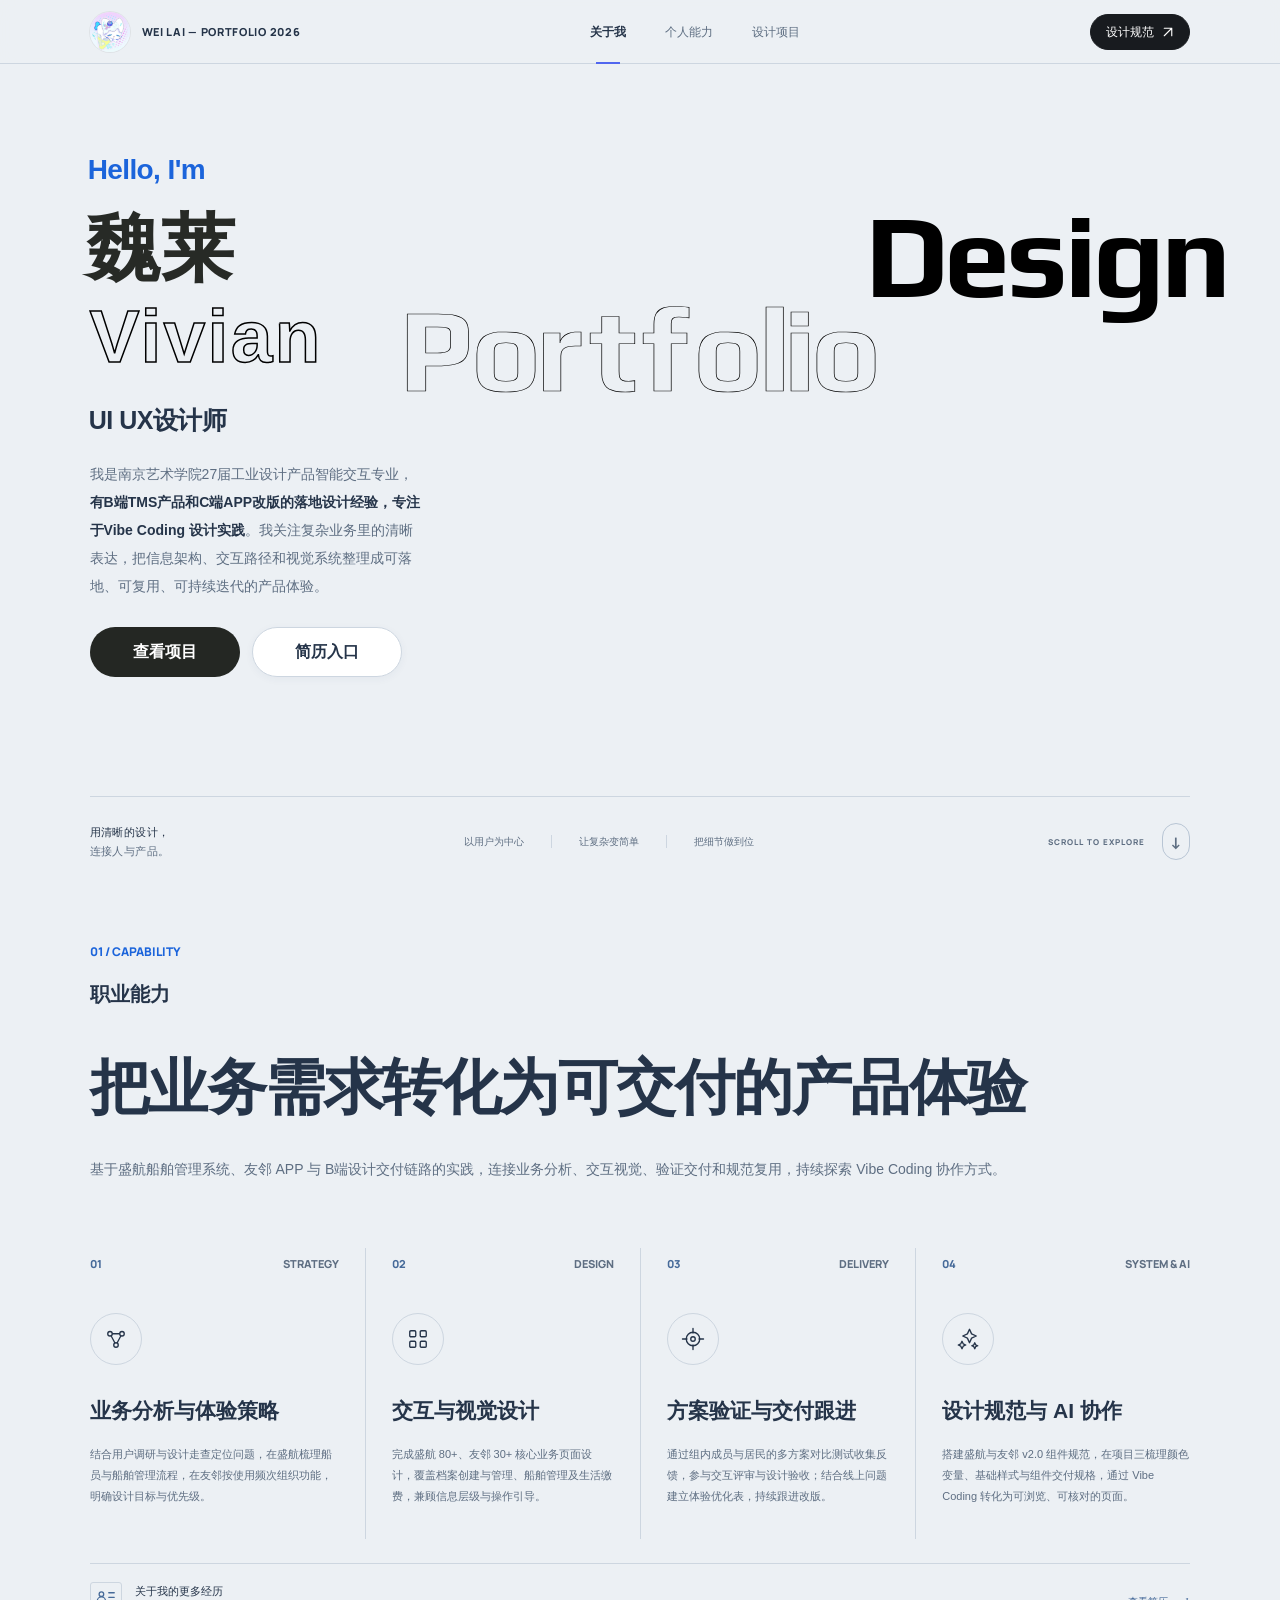
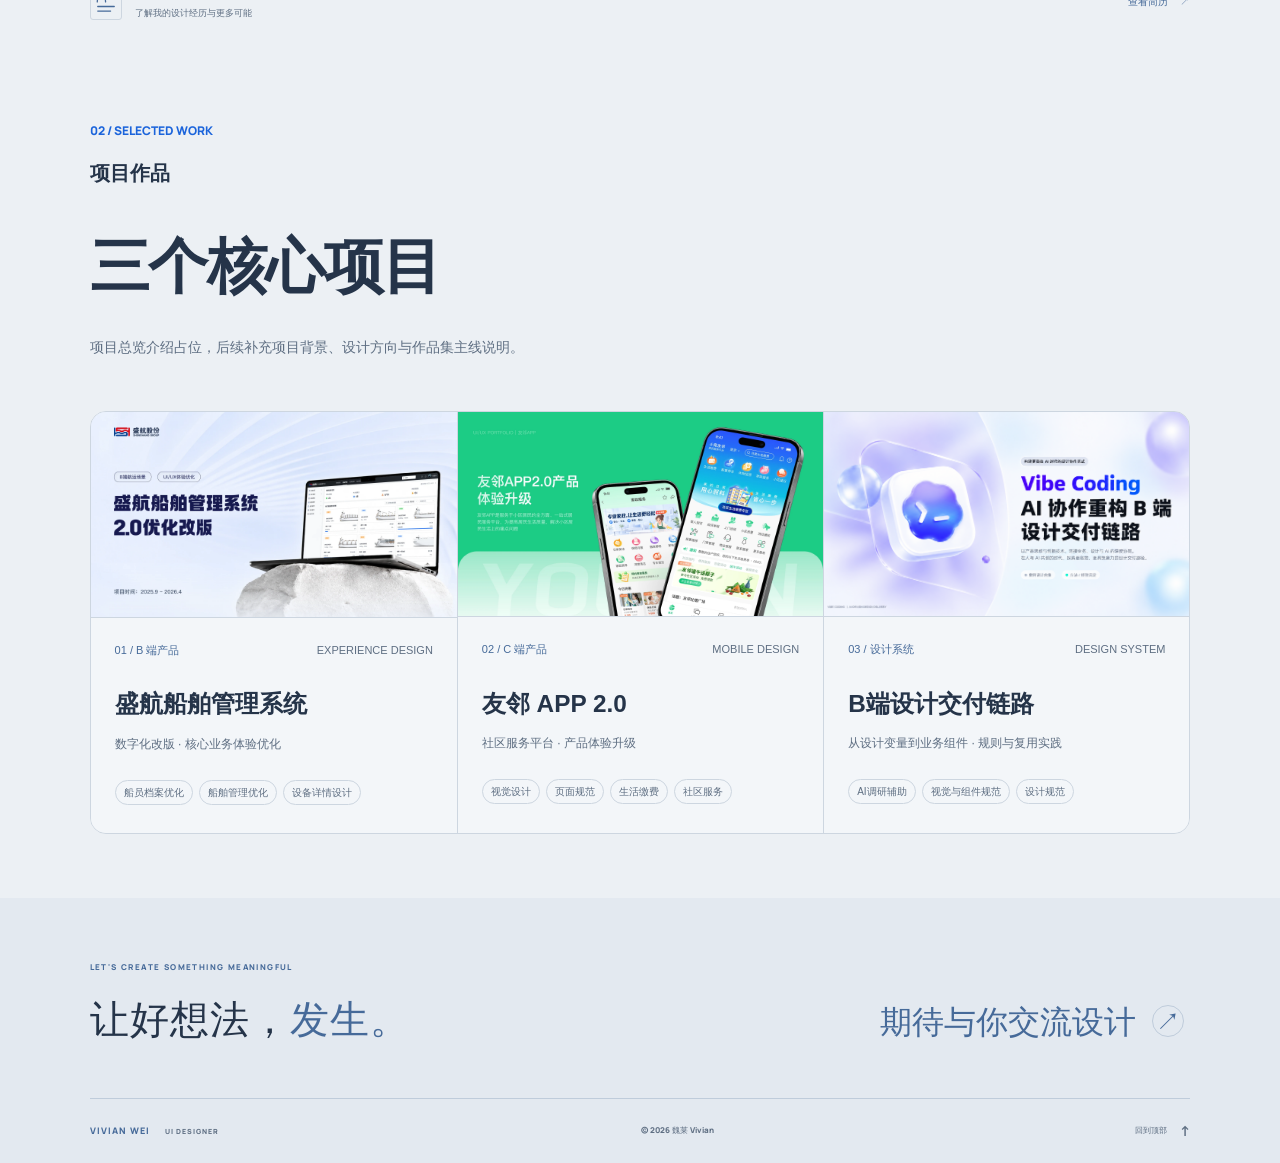
==== commit e06e9aef: "Update portfolio project three navigation, artwork and design foundations" ====
--- a/index.html
+++ b/index.html
@@ -25,7 +25,7 @@
   <header class="site-header">
     <a href="#about" class="brand" aria-label="Vivian 首页"><img class="brand-avatar" src="assets/avatar.jpg" alt="" width="40" height="40"><span class="brand-label">WEI LAI — PORTFOLIO 2026</span></a>
     <nav aria-label="主导航"><a class="nav-link active" href="#about">关于我</a><a class="nav-link" href="#expertise">个人能力</a><a class="nav-link" href="#work">设计项目</a></nav>
-    <a class="header-contact header-design-spec" href="project-03.html#spec-overview">设计规范 <svg viewBox="0 0 16 16" fill="none" stroke="currentColor" stroke-width="1.5" stroke-linecap="round" stroke-linejoin="round" aria-hidden="true"><path d="M3 13 13 3M3 3h10v10"/></svg></a>
+    <a class="header-contact header-design-spec" href="project-03.html#project-standards">设计规范 <svg viewBox="0 0 16 16" fill="none" stroke="currentColor" stroke-width="1.5" stroke-linecap="round" stroke-linejoin="round" aria-hidden="true"><path d="M3 13 13 3M3 3h10v10"/></svg></a>
   </header>
   </div>
 
@@ -144,7 +144,7 @@
             </div>
             </a>
           </article>
-          <article class="work-placeholder-card" aria-labelledby="work-placeholder-03"><a class="work-card-link" href="project-03.html" aria-label="查看 B端设计交付链路项目详情"><div class="work-placeholder-cover work-placeholder-cover-03"><img class="work-artwork-cover" src="assets/vibe-coding-cover.png" width="1701" height="925" alt="Vibe Coding：AI 协作重构 B 端设计交付链路" loading="lazy" decoding="async"></div><div class="work-placeholder-body"><div class="work-placeholder-meta"><span>03 / 设计系统</span><span>DESIGN SYSTEM</span></div><div class="work-placeholder-heading"><h3 id="work-placeholder-03">B端设计交付链路</h3></div><p>从设计变量到业务组件 · 规则与复用实践</p><ul class="work-placeholder-tags" aria-label="设计规范项目内容"><li>颜色变量</li><li>基础规范</li><li>组件体系</li></ul></div></a></article>
+          <article class="work-placeholder-card" aria-labelledby="work-placeholder-03"><a class="work-card-link" href="project-03.html#project-research" aria-label="查看 B端设计交付链路项目详情"><div class="work-placeholder-cover work-placeholder-cover-03"><img class="work-artwork-cover" src="assets/vibe-coding-cover.png" width="1701" height="925" alt="Vibe Coding：AI 协作重构 B 端设计交付链路" loading="lazy" decoding="async"></div><div class="work-placeholder-body"><div class="work-placeholder-meta"><span>03 / 设计系统</span><span>DESIGN SYSTEM</span></div><div class="work-placeholder-heading"><h3 id="work-placeholder-03">B端设计交付链路</h3></div><p>从设计变量到业务组件 · 规则与复用实践</p><ul class="work-placeholder-tags" aria-label="设计规范项目内容"><li>AI调研辅助</li><li>视觉与组件规范</li><li>设计规范</li></ul></div></a></article>
         </div>
       </div>
     </section>
